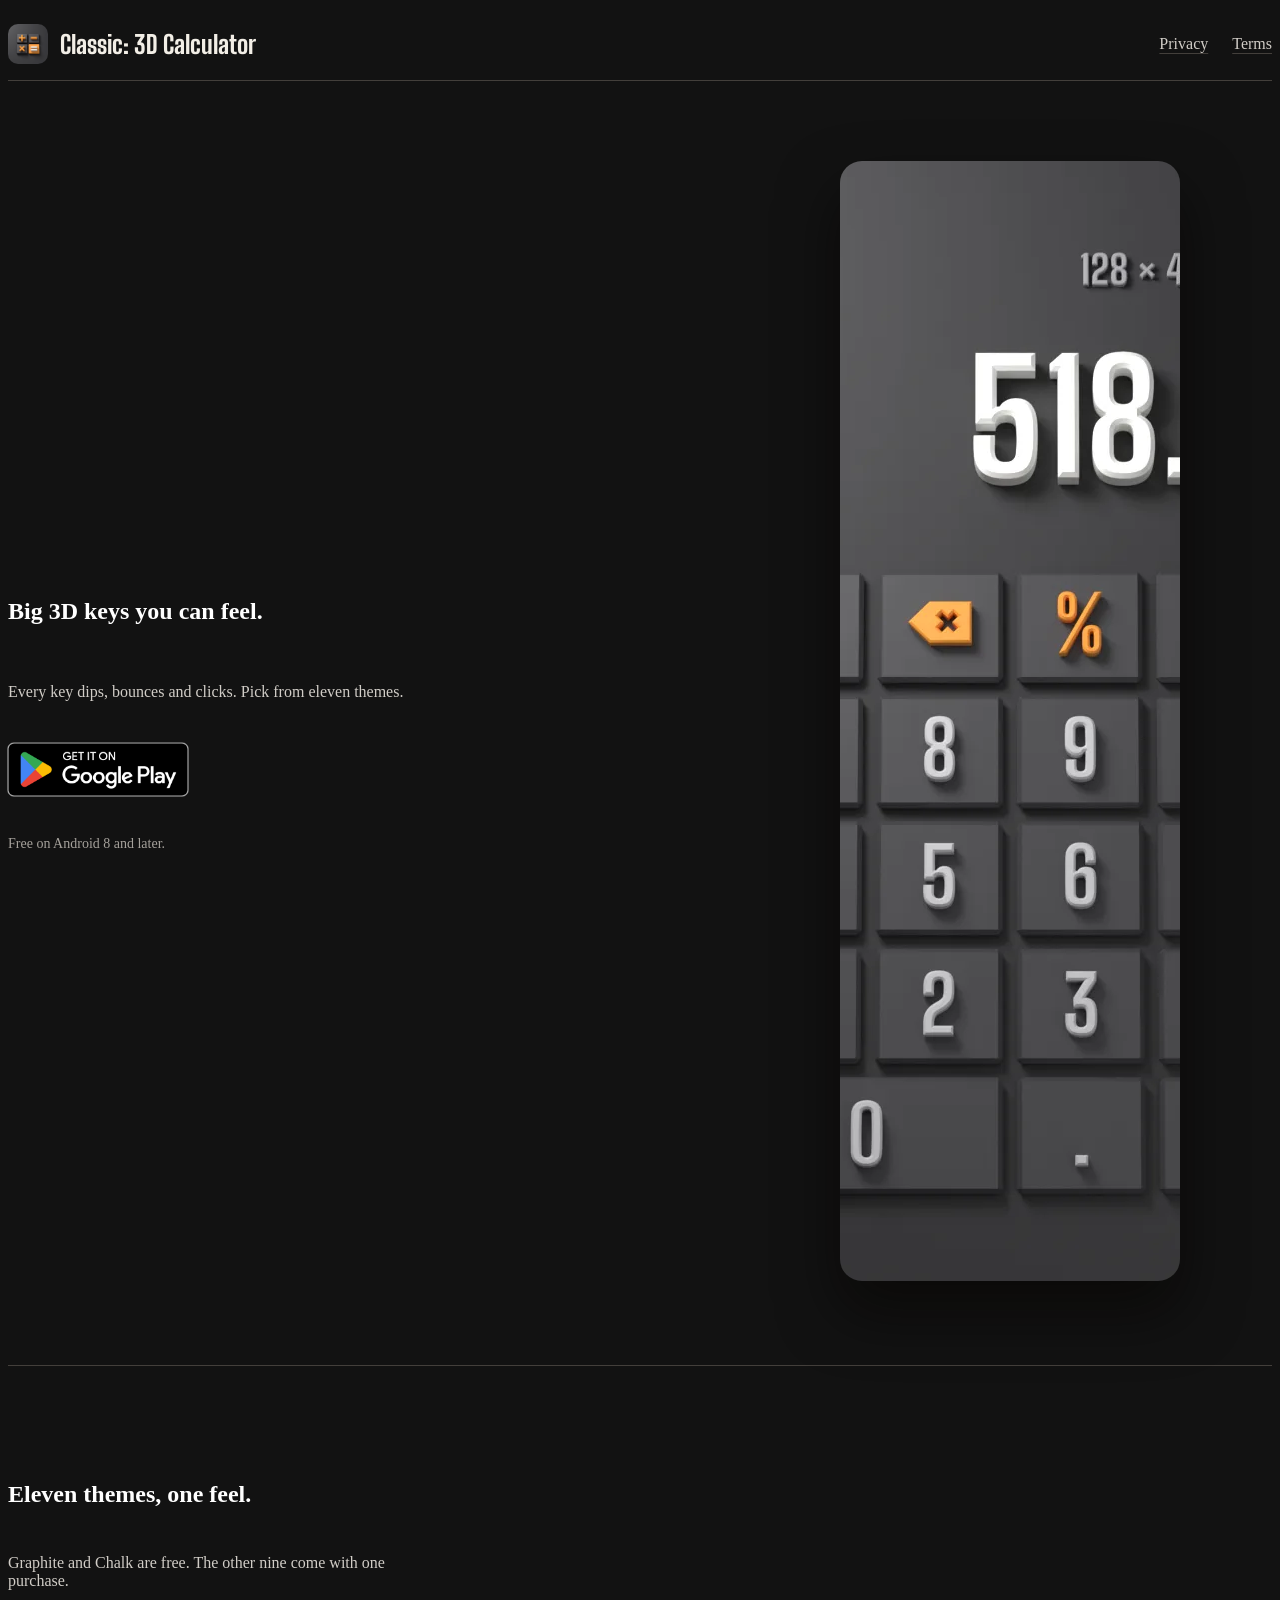
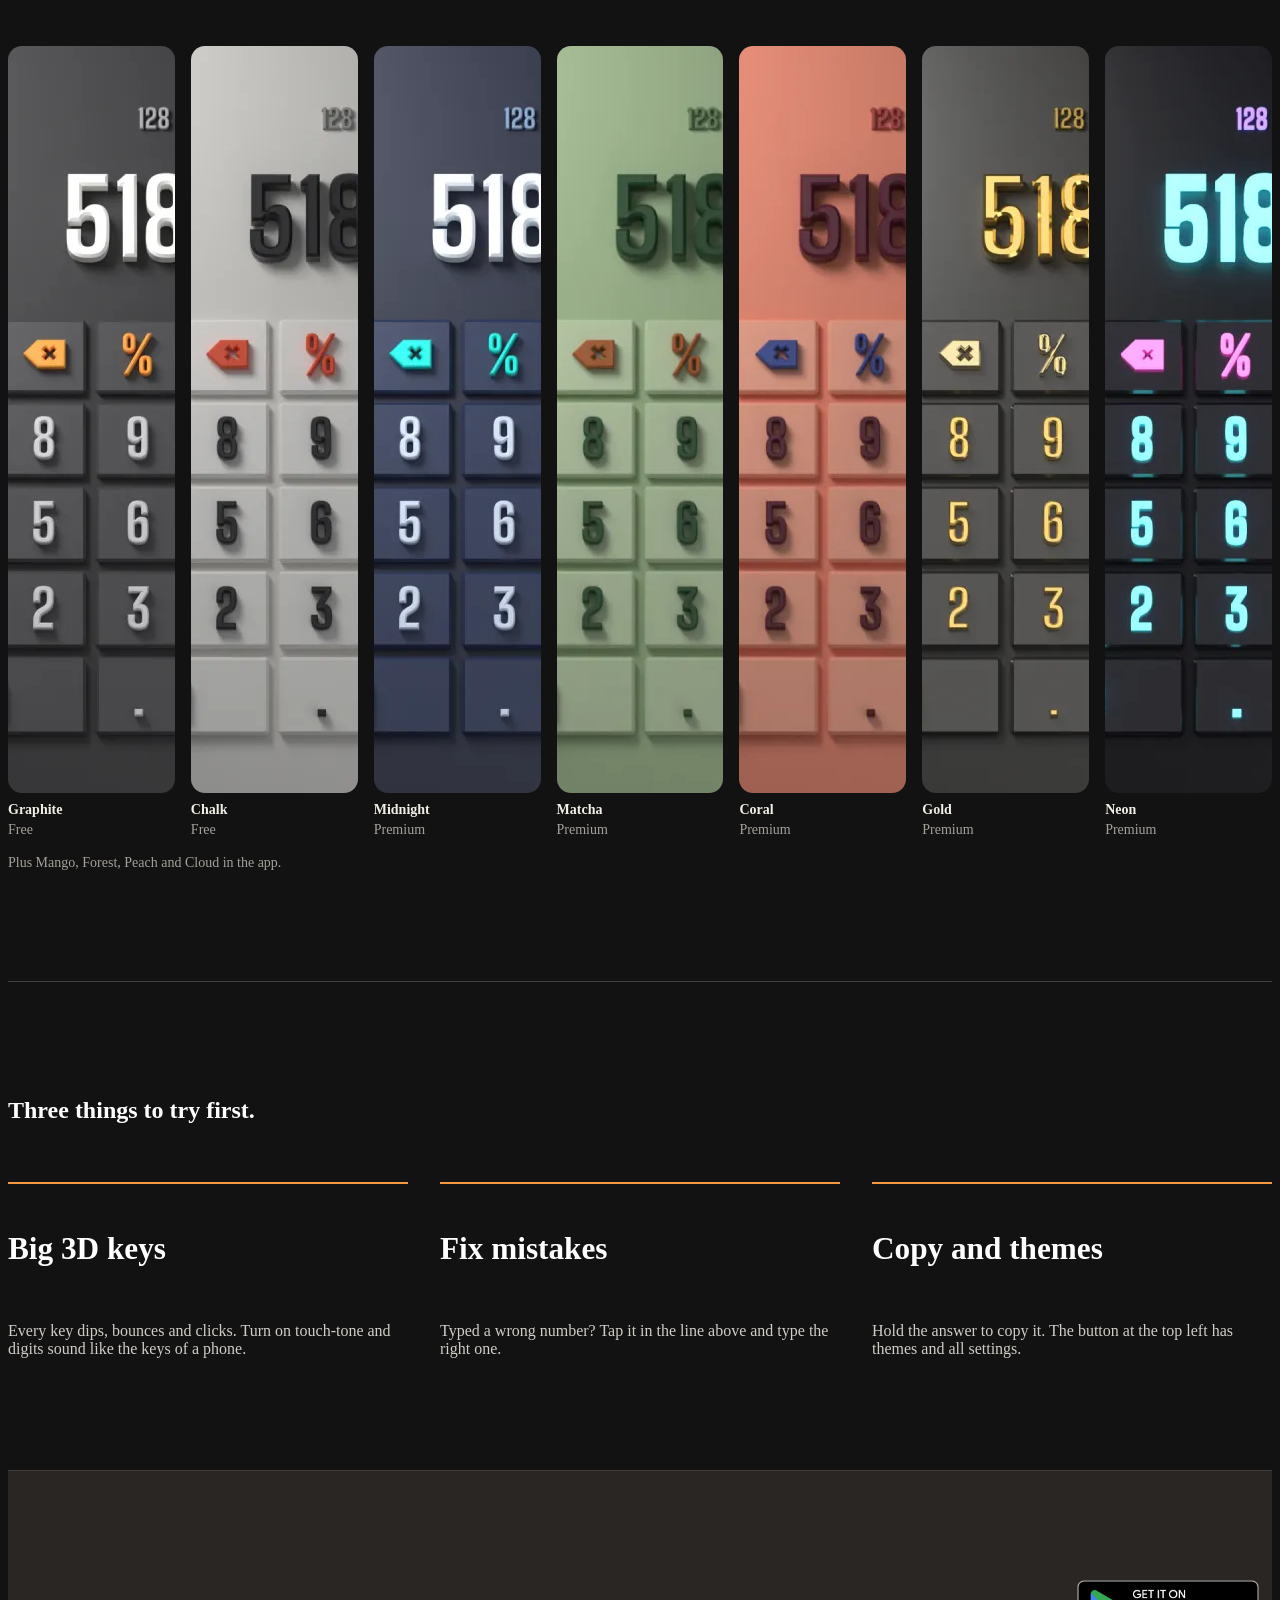
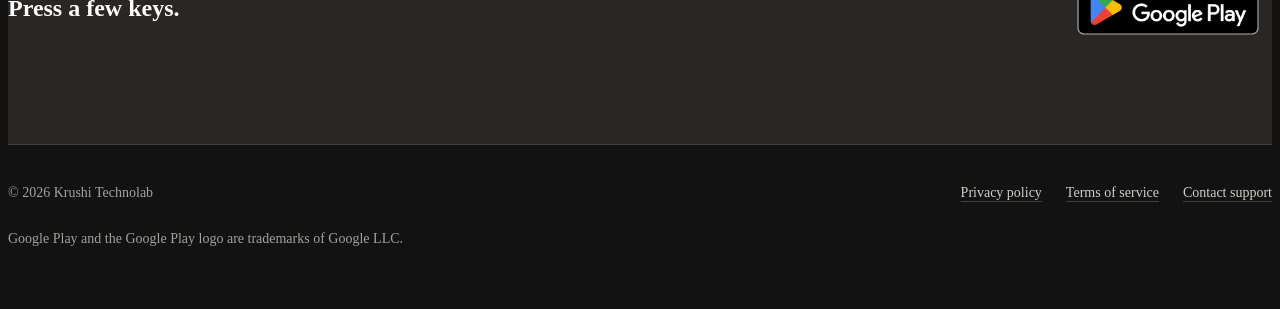
==== index.html @ 5ec7d86b "Webpage created" ====
<!doctype html>
<html lang="en">
<head>
  <meta charset="utf-8">
  <meta name="viewport" content="width=device-width, initial-scale=1">
  <title>Classic: 3D Calculator</title>
  <meta name="description" content="A calculator for Android with big 3D keys that dip, bounce and click. Eleven themes, touch-tone sounds and haptics.">
  <meta name="theme-color" content="#2b2a28">
  <meta property="og:type" content="website">
  <meta property="og:title" content="Classic: 3D Calculator">
  <meta property="og:description" content="Big 3D keys you can feel. Eleven themes for Android.">
  <meta property="og:image" content="assets/icon-512.png">
  <link rel="icon" type="image/png" href="assets/icon-192.png">
  <link rel="apple-touch-icon" href="assets/icon-512.png">
  <link rel="preload" href="fonts/BigShouldersDisplay-ExtraBold.ttf" as="font" type="font/ttf" crossorigin>
  <link rel="stylesheet" href="css/site.css">
</head>
<body>
  <header class="site-nav">
    <nav class="container" aria-label="Main">
      <a class="brand" href="./">
        <img src="assets/icon-192.png" alt="" width="40" height="40">
        <span>Classic: 3D Calculator</span>
      </a>
      <ul class="nav-links">
        <li><a class="text-link" href="privacy.html">Privacy</a></li>
        <li><a class="text-link" href="terms.html">Terms</a></li>
      </ul>
    </nav>
  </header>

  <main>
    <section class="hero" aria-labelledby="hero-title">
      <div class="container">
        <div class="hero-copy">
          <h1 id="hero-title">Big 3D keys you can feel.</h1>
          <p class="lead">Every key dips, bounces and clicks. Pick from eleven themes.</p>
          <a class="play-badge badge-trim" href="https://play.google.com/store/apps/details?id=com.classic3dcalculator.app">
            <img src="assets/google-play-badge.png" alt="Get it on Google Play" width="646" height="250">
          </a>
          <p class="fine">Free on Android 8 and later.</p>
        </div>
        <figure class="hero-shot">
          <img src="assets/hero-graphite.webp" width="630" height="1120" alt="The calculator in the Graphite theme, showing 128 × 4 + 6.5 with the answer 518.5 in large 3D numbers above a grid of raised keys.">
        </figure>
      </div>
    </section>

    <section class="section" aria-labelledby="themes-title">
      <div class="container">
        <div class="section-head">
          <h2 id="themes-title">Eleven themes, one feel.</h2>
          <p>Graphite and Chalk are free. The other nine come with one purchase.</p>
        </div>
        <ul class="rail">
          <li><img src="assets/themes/graphite.webp" width="420" height="747" loading="lazy" alt="Graphite theme: warm grey keys with orange symbols."><span class="name"><strong>Graphite</strong><span class="tier">Free</span></span></li>
          <li><img src="assets/themes/chalk.webp" width="420" height="747" loading="lazy" alt="Chalk theme: light cream keys with dark numbers."><span class="name"><strong>Chalk</strong><span class="tier">Free</span></span></li>
          <li><img src="assets/themes/midnight.webp" width="420" height="747" loading="lazy" alt="Midnight theme: deep navy keys with teal symbols."><span class="name"><strong>Midnight</strong><span class="tier">Premium</span></span></li>
          <li><img src="assets/themes/matcha.webp" width="420" height="747" loading="lazy" alt="Matcha theme: soft green keys and dark green numbers."><span class="name"><strong>Matcha</strong><span class="tier">Premium</span></span></li>
          <li><img src="assets/themes/coral.webp" width="420" height="747" loading="lazy" alt="Coral theme: coral keys with deep red numbers."><span class="name"><strong>Coral</strong><span class="tier">Premium</span></span></li>
          <li><img src="assets/themes/gold.webp" width="420" height="747" loading="lazy" alt="Gold theme: dark keys with glowing gold numbers."><span class="name"><strong>Gold</strong><span class="tier">Premium</span></span></li>
          <li><img src="assets/themes/neon.webp" width="420" height="747" loading="lazy" alt="Neon theme: dark keys with glowing cyan digits and pink symbols."><span class="name"><strong>Neon</strong><span class="tier">Premium</span></span></li>
        </ul>
        <p class="rail-note">Plus Mango, Forest, Peach and Cloud in the app.</p>
      </div>
    </section>

    <section class="section" aria-labelledby="try-title">
      <div class="container">
        <div class="section-head">
          <h2 id="try-title">Three things to try first.</h2>
        </div>
        <ul class="moments">
          <li>
            <h3>Big 3D keys</h3>
            <p>Every key dips, bounces and clicks. Turn on touch-tone and digits sound like the keys of a phone.</p>
          </li>
          <li>
            <h3>Fix mistakes</h3>
            <p>Typed a wrong number? Tap it in the line above and type the right one.</p>
          </li>
          <li>
            <h3>Copy and themes</h3>
            <p>Hold the answer to copy it. The button at the top left has themes and all settings.</p>
          </li>
        </ul>
      </div>
    </section>

    <section class="section closing" aria-labelledby="get-title">
      <div class="container">
        <h2 id="get-title">Press a few keys.</h2>
        <a class="play-badge" href="https://play.google.com/store/apps/details?id=com.classic3dcalculator.app">
          <img src="assets/google-play-badge.png" alt="Get it on Google Play" width="646" height="250" loading="lazy">
        </a>
      </div>
    </section>
  </main>

  <footer class="site-footer">
    <div class="container">
      <div class="footer-row">
        <span>© 2026 Krushi Technolab</span>
        <ul class="footer-links">
          <li><a class="text-link" href="privacy.html">Privacy policy</a></li>
          <li><a class="text-link" href="terms.html">Terms of service</a></li>
          <li><a class="text-link" href="mailto:krushigolakiya0813@gmail.com?subject=3D%20Calculator%20support">Contact support</a></li>
        </ul>
      </div>
      <p>Google Play and the Google Play logo are trademarks of Google LLC.</p>
    </div>
  </footer>
</body>
</html>
---- css/site.css ----
/* Hallmark · shape: Stage (app page) + Long Document (policies) · genre: editorial · theme: brand
 * paper: oklch(23% 0.006 70) · accent: oklch(76% 0.15 60) · display: Big Shoulders Display 800 · body: system sans · hero: Stage, words left, the Graphite render right · nav: edge-aligned, icon + wordmark, two links · footer: one row, wordmark over the links · signature: the 3D calculator render, large, in the hero
 * axes: dark/display-condensed/warm · posture: restrained · contrast: pass · fold: pass · v2.0.0 */
/* Hallmark · pre-emit critique: P2 H2 E2 S2 R2 V2 · weakest: R, the theme rail is the only picture section; kept to the real renders, no filler */
/* waive 47b: palette and display face are the app's own (icon graphite, key orange, the in-app Big Shoulders font), kept over a dealt theme */
@import url("./tokens.css");
@import url("./base.css");

@font-face {
  font-family: "Big Shoulders Display";
  src: url("../fonts/BigShouldersDisplay-ExtraBold.ttf") format("truetype");
  font-weight: 800;
  font-style: normal;
  font-display: swap;
}

h1 { line-height: 0.95; }
h2 { line-height: 1; }

/* Nav */
.site-nav { border-bottom: var(--rule-hair) solid var(--color-rule); }
.site-nav .container { display: flex; align-items: center; justify-content: space-between; gap: var(--space-md); min-height: 72px; }
.brand { display: inline-flex; align-items: center; gap: var(--space-sm); text-decoration: none; color: var(--color-ink); border-radius: var(--radius-control); }
.brand img { width: 40px; height: 40px; border-radius: 10px; }
.brand span { font-family: var(--font-display); font-weight: var(--display-weight); font-size: var(--text-xl); line-height: 1; }
.nav-links { display: flex; gap: var(--space-lg); margin: 0; padding: 0; list-style: none; }

/* Links: shared states */
.text-link { color: var(--color-ink-2); text-decoration: underline; text-decoration-color: var(--color-rule); text-underline-offset: 0.25em; border-radius: 4px; transition: color var(--dur-micro) var(--ease-out), text-decoration-color var(--dur-micro) var(--ease-out); }
.text-link:hover { color: var(--color-ink); text-decoration-color: var(--color-accent); }
.text-link:active { color: var(--color-accent); }
.text-link[aria-current="page"] { color: var(--color-ink); text-decoration-color: var(--color-accent); }

/* Play badge (official artwork; its own transparent margin is trimmed off the left edge) */
.play-badge { display: inline-block; border-radius: var(--radius-control); line-height: 0; transition: transform var(--dur-micro) var(--ease-out), opacity var(--dur-micro) var(--ease-out); }
.play-badge img { width: 208px; height: auto; }
.play-badge:hover { transform: translateY(-2px); }
.play-badge:active { transform: translateY(0); opacity: 0.85; }
.badge-trim { margin-inline-start: -14px; margin-block: calc(-1 * var(--space-sm)); }

/* Hero */
.hero .container { display: grid; grid-template-columns: minmax(0, 1.15fr) minmax(0, 0.85fr); gap: var(--gap-columns); align-items: center; padding-block: var(--space-2xl); }
.hero-copy { display: grid; gap: var(--space-lg); justify-items: start; }
.hero-copy .lead { color: var(--color-ink-2); }
.hero-copy .fine { color: var(--color-muted); font-size: var(--text-sm); }
.hero-shot { justify-self: center; width: min(100%, 340px); }
.hero-shot img { width: 100%; aspect-ratio: 9 / 16; object-fit: cover; border-radius: var(--radius-card); box-shadow: var(--shadow-card); }

/* Sections */
.section { padding-block: var(--section-gap-s); border-top: var(--rule-hair) solid var(--color-rule); }
.section-head { display: grid; gap: var(--space-sm); margin-bottom: var(--space-xl); }
.section-head p { color: var(--color-ink-2); max-width: 52ch; }

/* Theme rail */
.rail { display: grid; grid-template-columns: repeat(7, minmax(0, 1fr)); gap: var(--space-md); margin: 0; padding: 0; list-style: none; }
.rail li { display: grid; gap: var(--space-xs); align-content: start; }
.rail img { width: 100%; aspect-ratio: 9 / 16; object-fit: cover; border-radius: 14px; }
.rail .name { display: grid; gap: var(--space-3xs); font-size: var(--text-sm); line-height: 1.3; }
.rail .name strong { color: var(--color-ink); font-weight: 600; }
.rail .tier { color: var(--color-muted); }
.rail-note { margin-top: var(--space-md); color: var(--color-muted); font-size: var(--text-sm); }

/* Moments, from the app's own onboarding */
.moments { display: grid; grid-template-columns: repeat(3, minmax(0, 1fr)); gap: var(--gap-columns); margin: 0; padding: 0; list-style: none; }
.moments li { display: grid; gap: var(--space-xs); align-content: start; padding-top: var(--space-md); border-top: 2px solid var(--color-accent); }
.moments h3 { font-size: var(--text-2xl); }
.moments p { color: var(--color-ink-2); }

/* Closing band */
.closing { background: var(--color-paper-2); }
.closing .container { display: flex; flex-wrap: wrap; align-items: center; justify-content: space-between; gap: var(--space-lg); }

/* Footer */
.site-footer { border-top: var(--rule-hair) solid var(--color-rule); padding-block: var(--space-xl); font-size: var(--text-sm); color: var(--color-muted); }
.site-footer .container { display: grid; gap: var(--space-md); }
.footer-row { display: flex; flex-wrap: wrap; justify-content: space-between; gap: var(--space-md); align-items: center; }
.footer-links { display: flex; flex-wrap: wrap; gap: var(--space-lg); margin: 0; padding: 0; list-style: none; }

/* Policy pages */
.doc { padding-block: var(--space-2xl) var(--section-gap-s); }
.doc .container { max-width: calc(68ch + 2 * var(--gutter)); }
.doc h1 { font-size: var(--text-display-s); max-width: none; }
.doc .meta { margin-top: var(--space-sm); color: var(--color-muted); }
.doc .summary { margin-top: var(--space-xl); padding: var(--space-lg); background: var(--color-paper-2); border-radius: var(--radius-control); border: var(--rule-hair) solid var(--color-rule); color: var(--color-ink); }
.doc h2 { margin-top: var(--space-2xl); margin-bottom: var(--space-sm); font-size: var(--text-2xl); max-width: none; }
.doc h3 { margin-top: var(--space-lg); margin-bottom: var(--space-2xs); font-family: var(--font-body); font-size: var(--text-md); font-weight: 600; letter-spacing: 0; }
.doc p, .doc li { color: var(--color-ink-2); }
.doc p + p, .doc ul + p { margin-top: var(--space-sm); }
.doc ul { margin: var(--space-sm) 0 0; padding-left: 1.25em; display: grid; gap: var(--space-xs); }
.doc a { color: var(--color-ink); text-decoration-color: var(--color-accent); transition: color var(--dur-micro) var(--ease-out); }
.doc a:hover { color: var(--color-accent); }
.doc strong { color: var(--color-ink); font-weight: 600; }

@media (max-width: 60rem) {
  .hero .container { grid-template-columns: minmax(0, 1fr); padding-block: var(--space-xl) var(--space-2xl); }
  .hero-shot { width: min(100%, 280px); }
  .moments { grid-template-columns: minmax(0, 1fr); }
  .rail { grid-template-columns: none; grid-auto-flow: column; grid-auto-columns: 26%; overflow-x: auto; scroll-snap-type: x mandatory; padding-bottom: var(--space-sm); scrollbar-width: thin; }
  .rail li { scroll-snap-align: start; }
}
@media (max-width: 40rem) {
  .brand span { font-size: var(--text-lg); }
  .nav-links { gap: var(--space-md); font-size: var(--text-sm); }
  .rail { grid-auto-columns: 42%; }
  .closing .play-badge { margin-inline-start: -14px; }
}
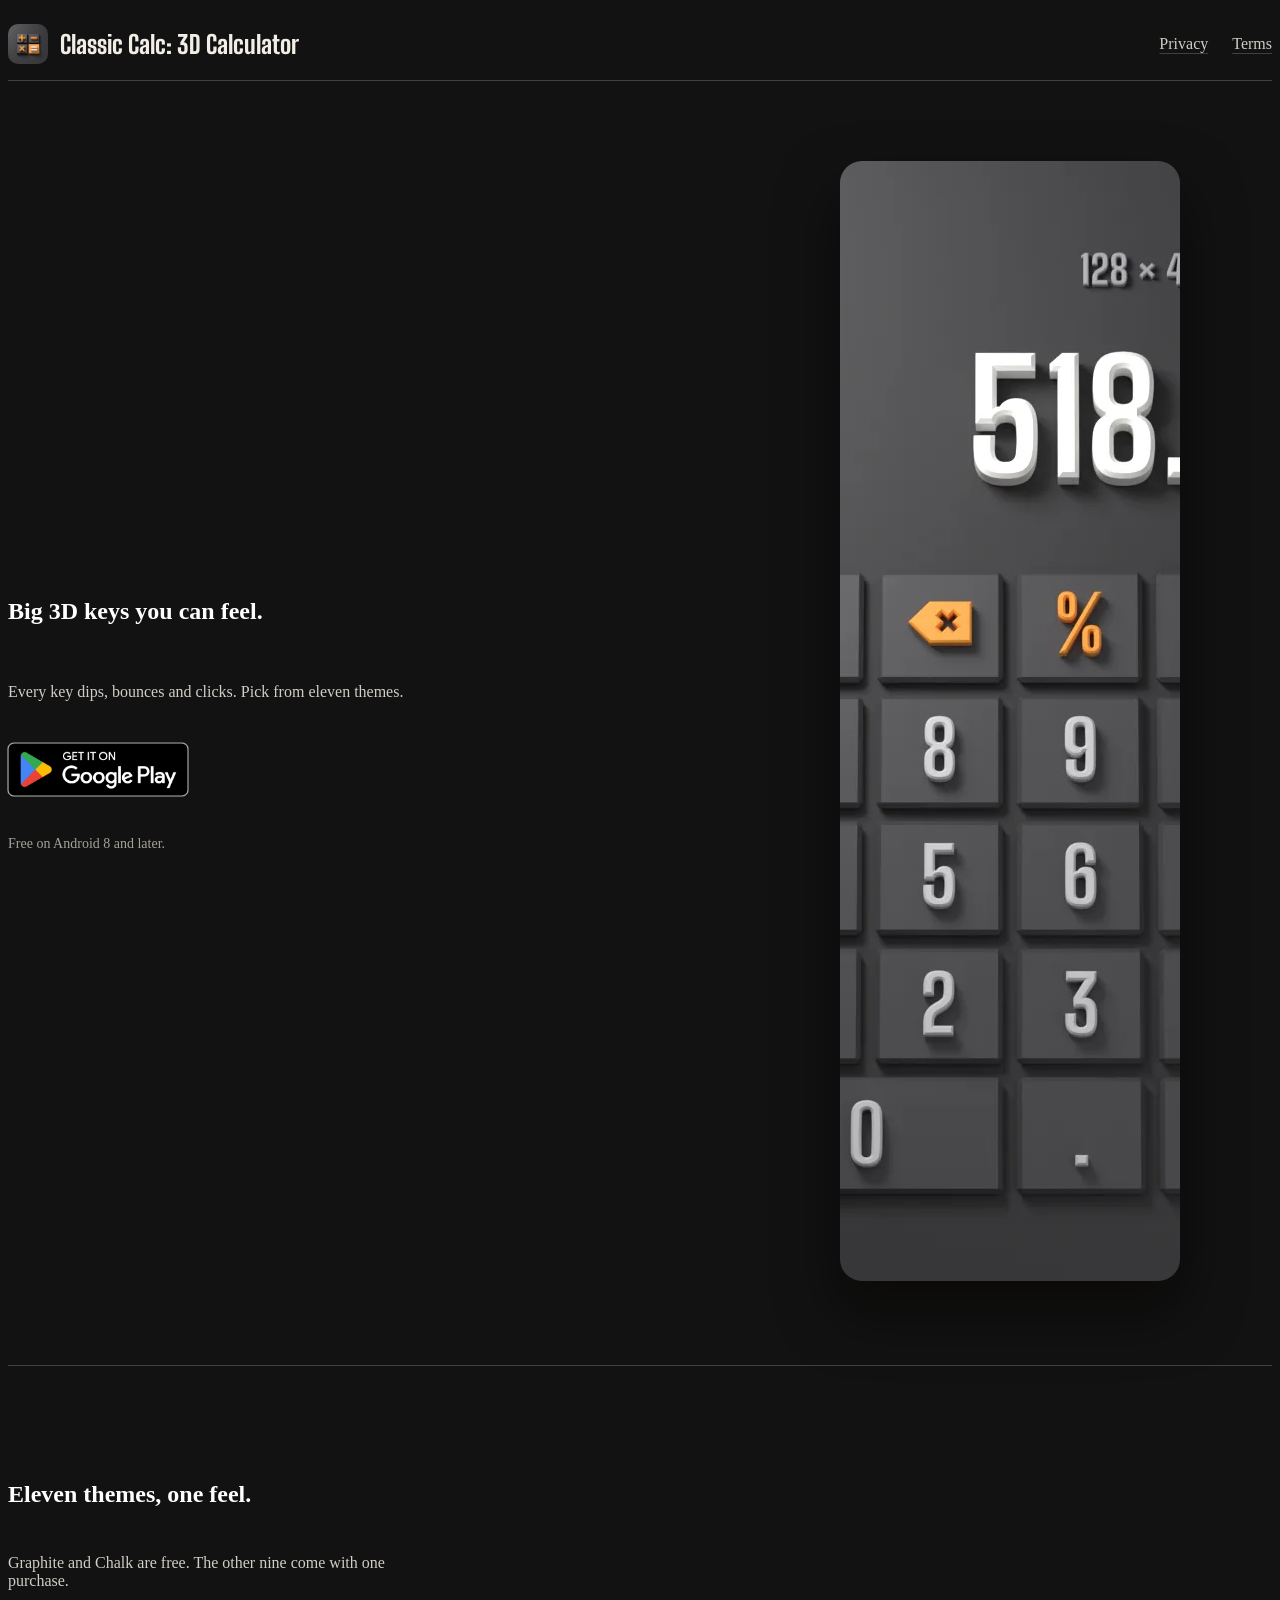
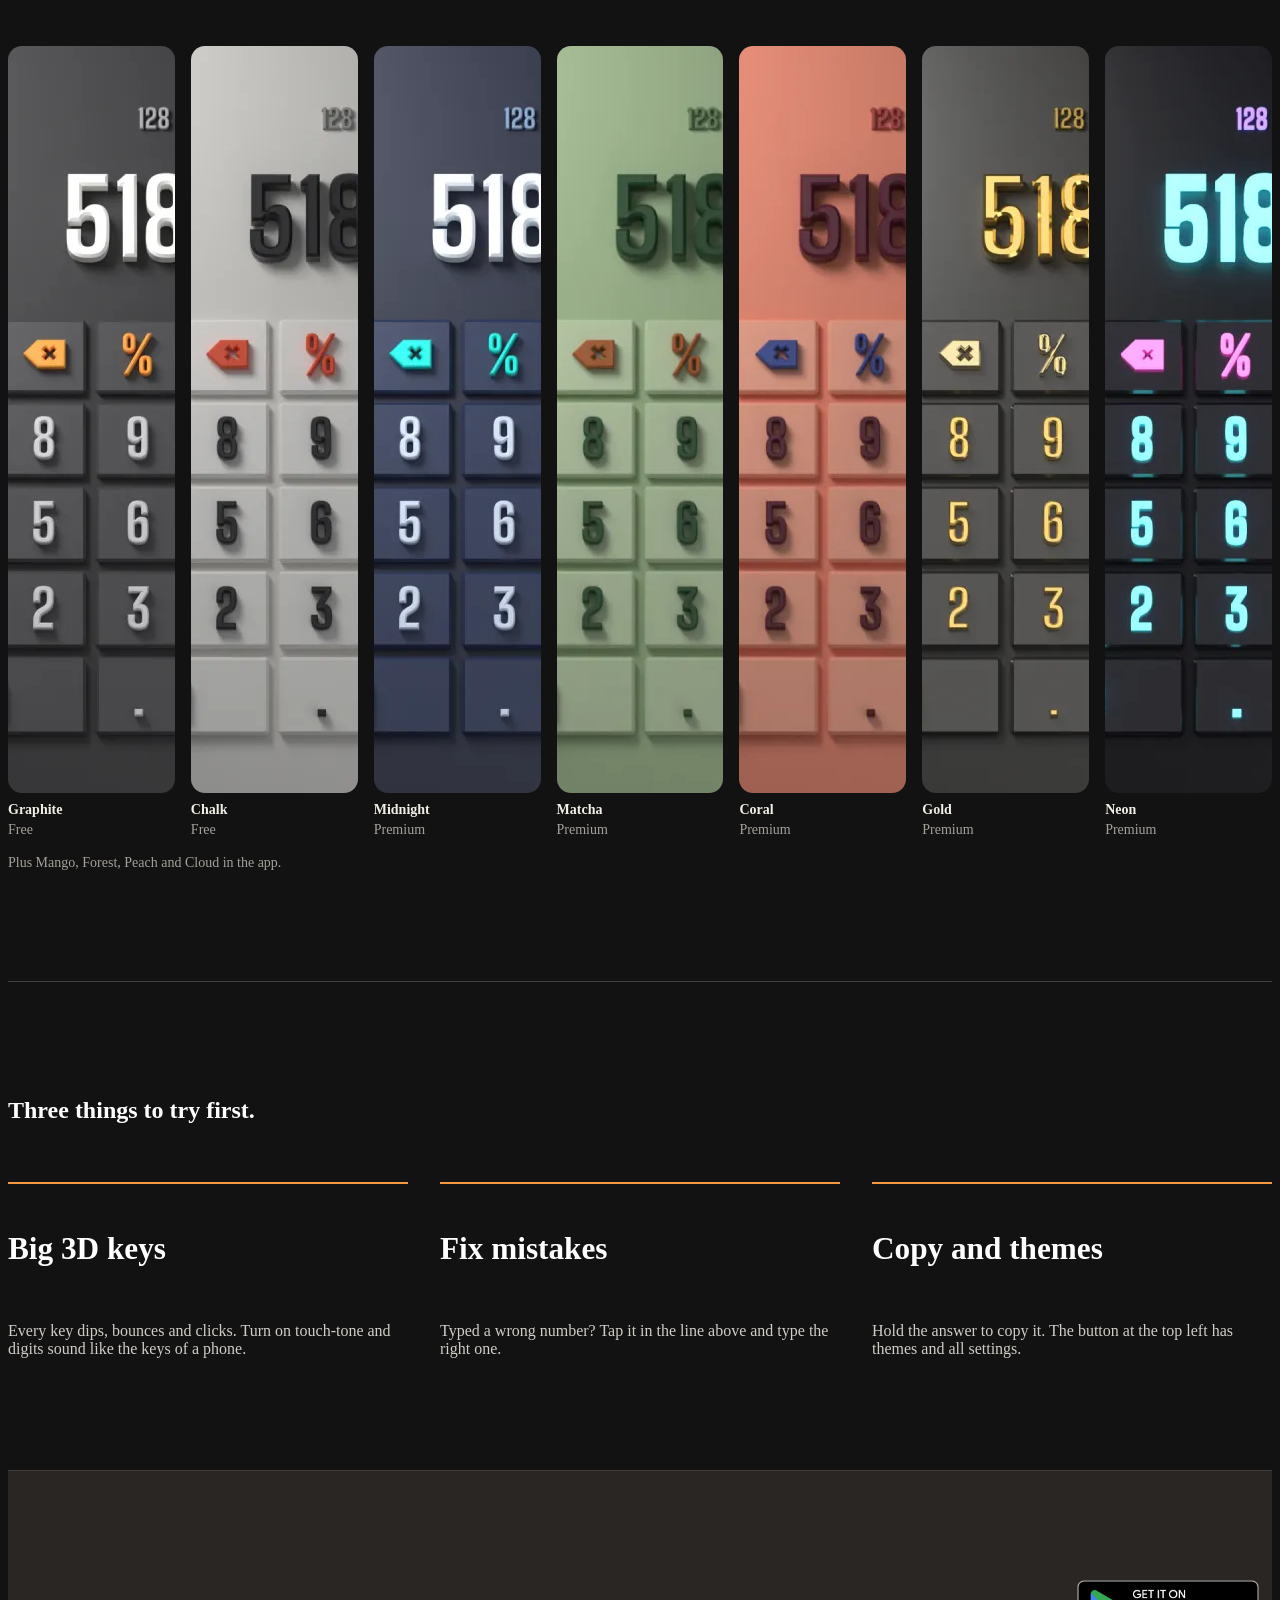
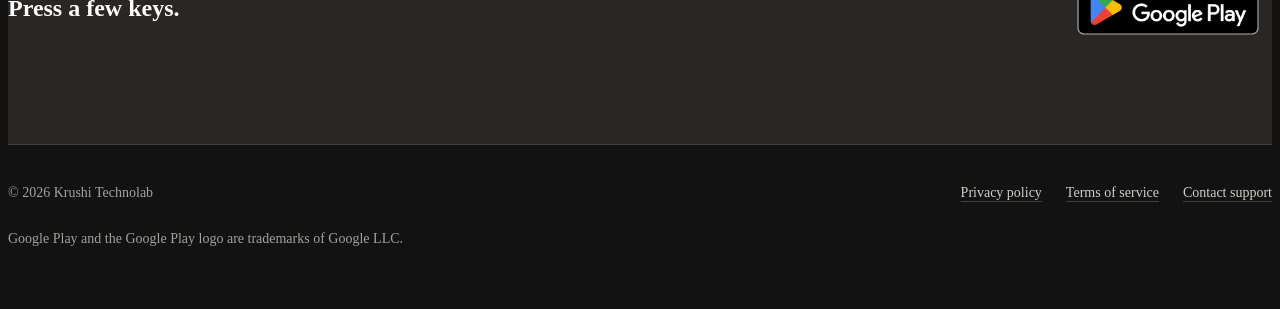
==== commit d4de9712: "Update title and header text to 'Classic Calc'" ====
--- a/index.html
+++ b/index.html
@@ -3,11 +3,11 @@
 <head>
   <meta charset="utf-8">
   <meta name="viewport" content="width=device-width, initial-scale=1">
-  <title>Classic: 3D Calculator</title>
+  <title>Classic Calc: 3D Calculator</title>
   <meta name="description" content="A calculator for Android with big 3D keys that dip, bounce and click. Eleven themes, touch-tone sounds and haptics.">
   <meta name="theme-color" content="#2b2a28">
   <meta property="og:type" content="website">
-  <meta property="og:title" content="Classic: 3D Calculator">
+  <meta property="og:title" content="Classic Calc: 3D Calculator">
   <meta property="og:description" content="Big 3D keys you can feel. Eleven themes for Android.">
   <meta property="og:image" content="assets/icon-512.png">
   <link rel="icon" type="image/png" href="assets/icon-192.png">
@@ -20,7 +20,7 @@
     <nav class="container" aria-label="Main">
       <a class="brand" href="./">
         <img src="assets/icon-192.png" alt="" width="40" height="40">
-        <span>Classic: 3D Calculator</span>
+        <span>Classic Calc: 3D Calculator</span>
       </a>
       <ul class="nav-links">
         <li><a class="text-link" href="privacy.html">Privacy</a></li>
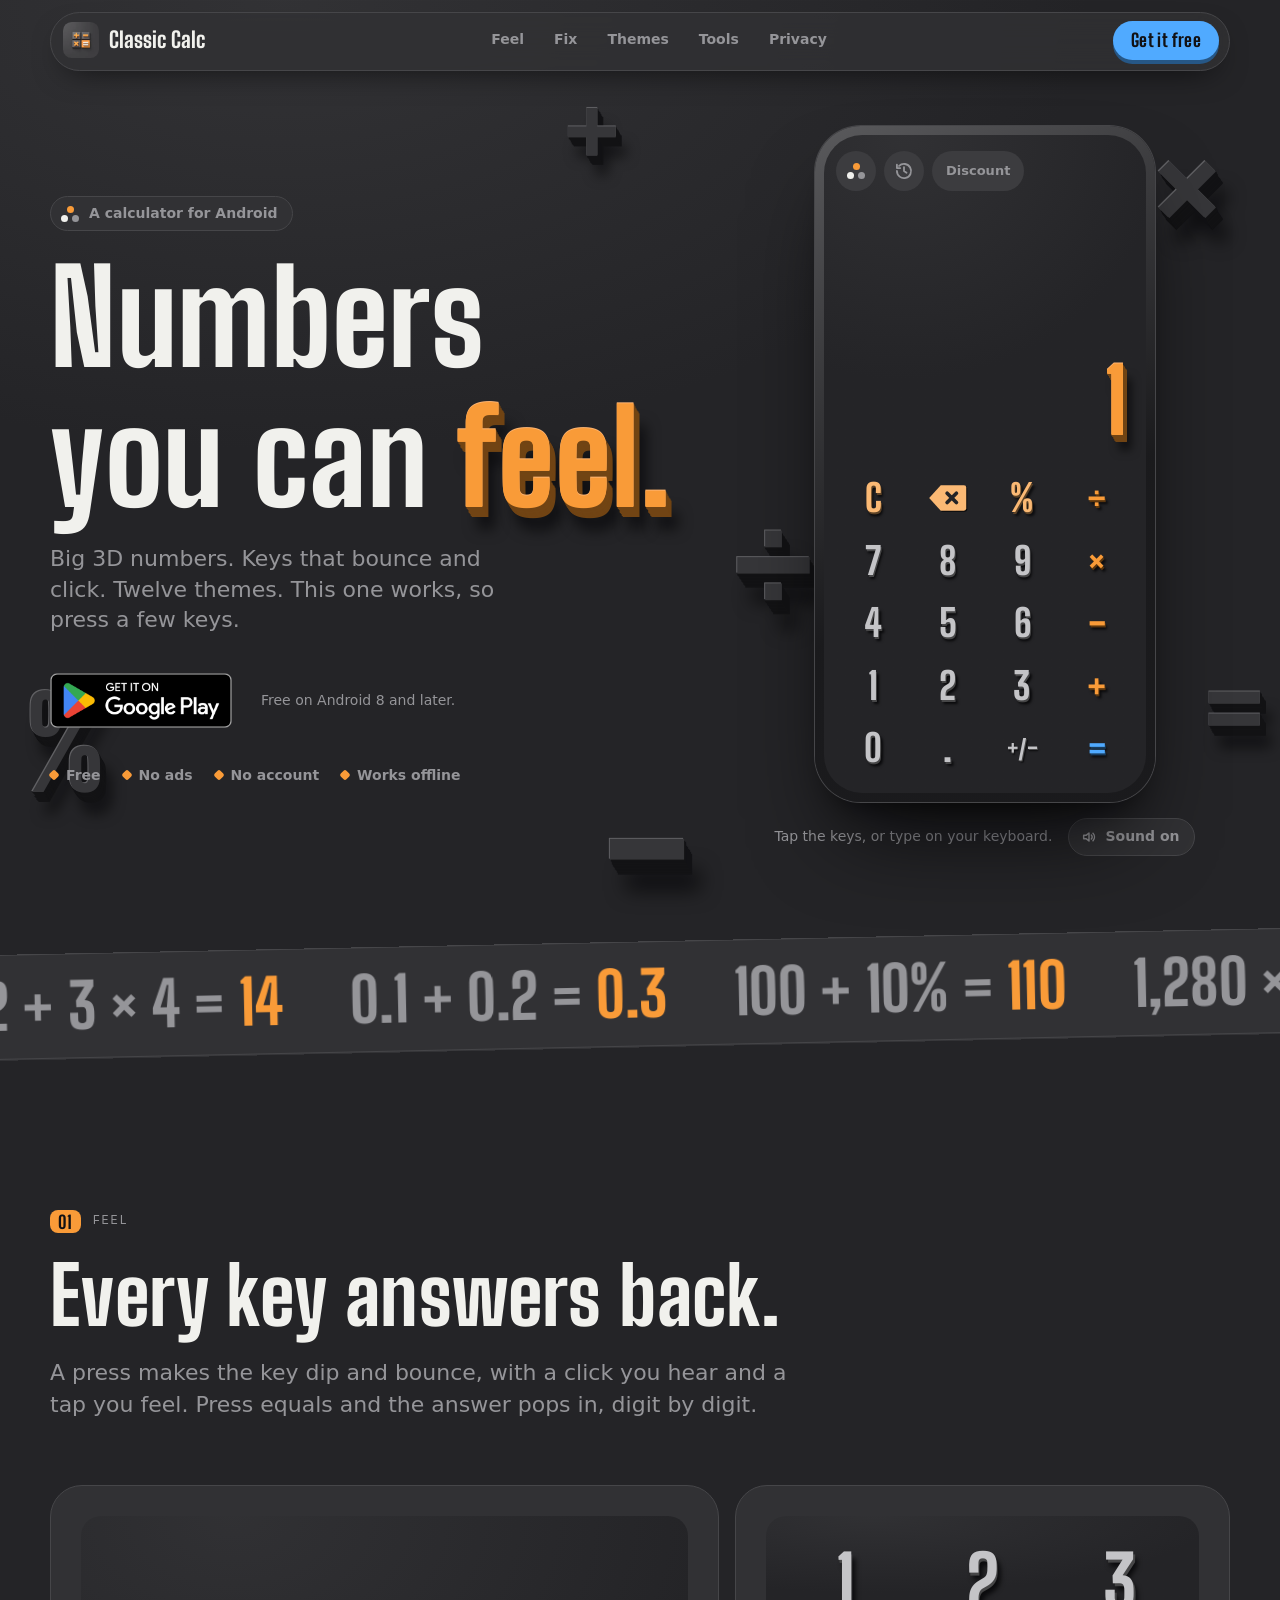
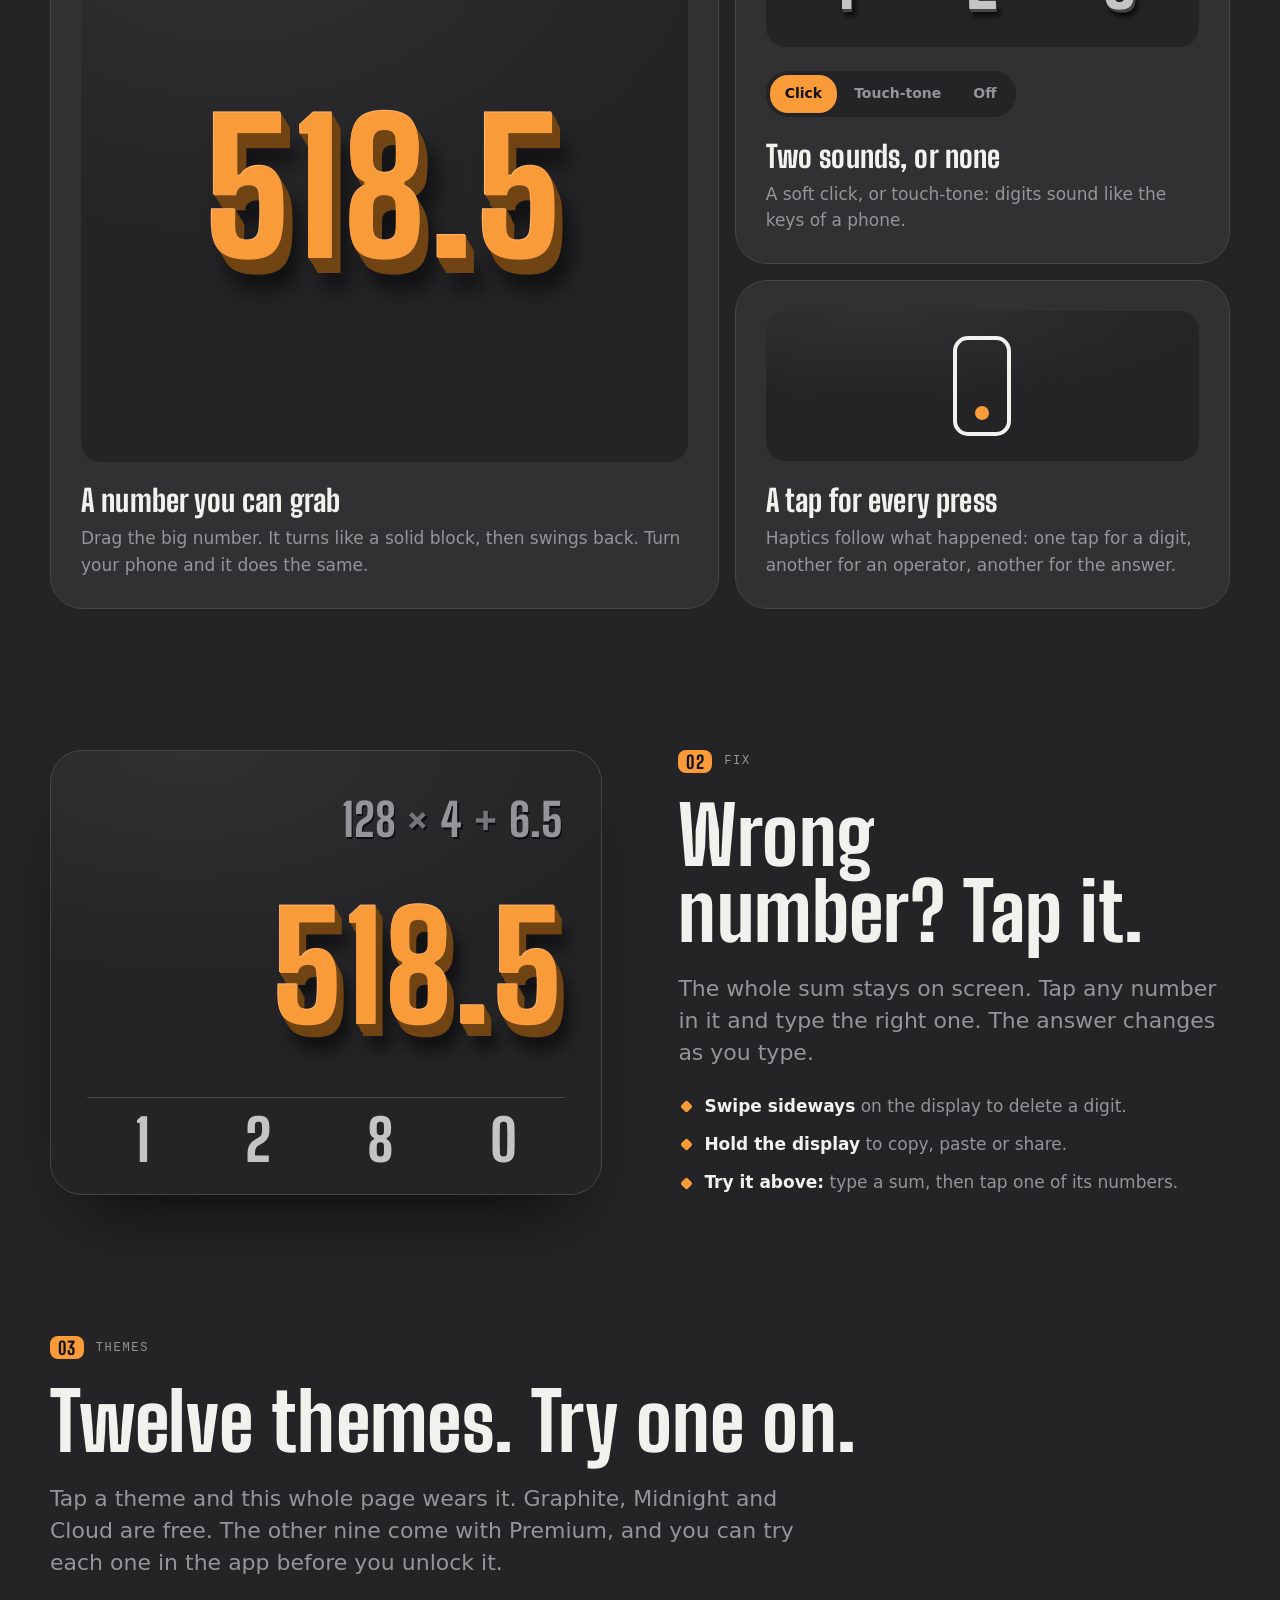
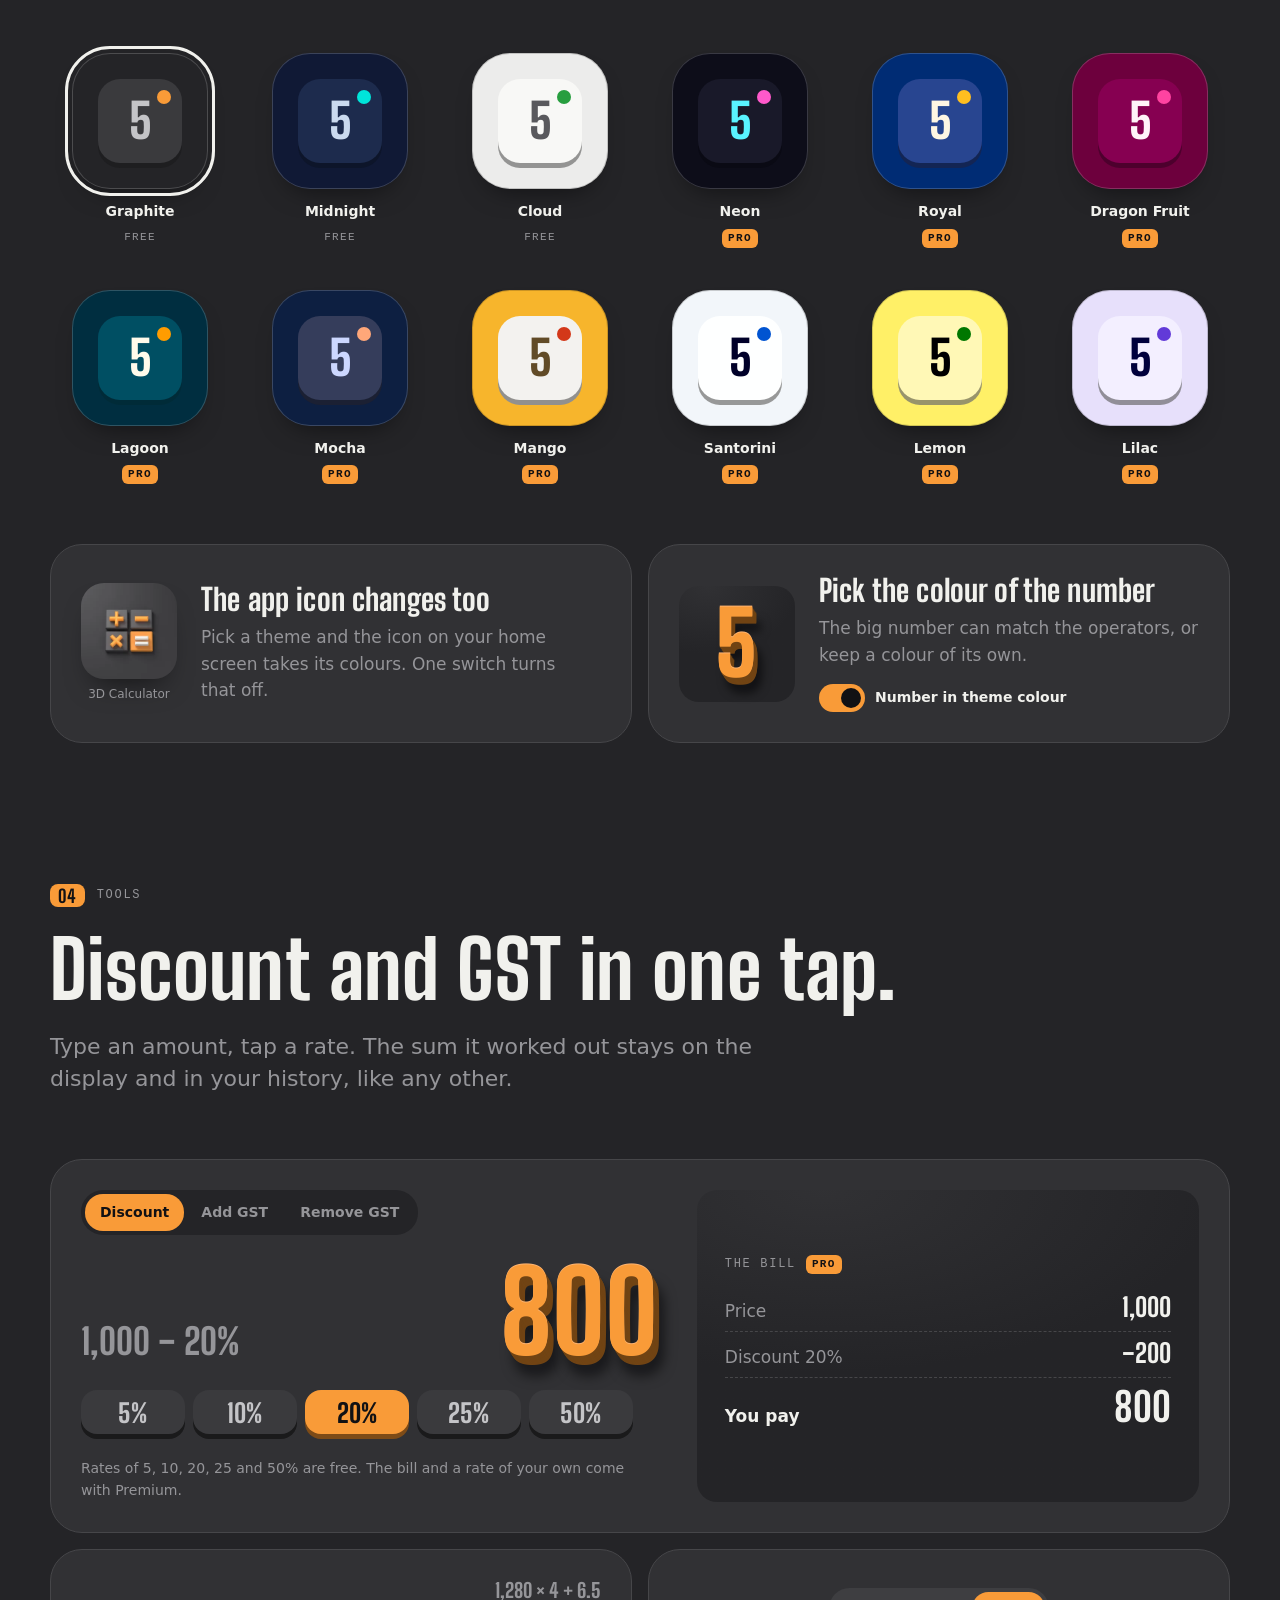
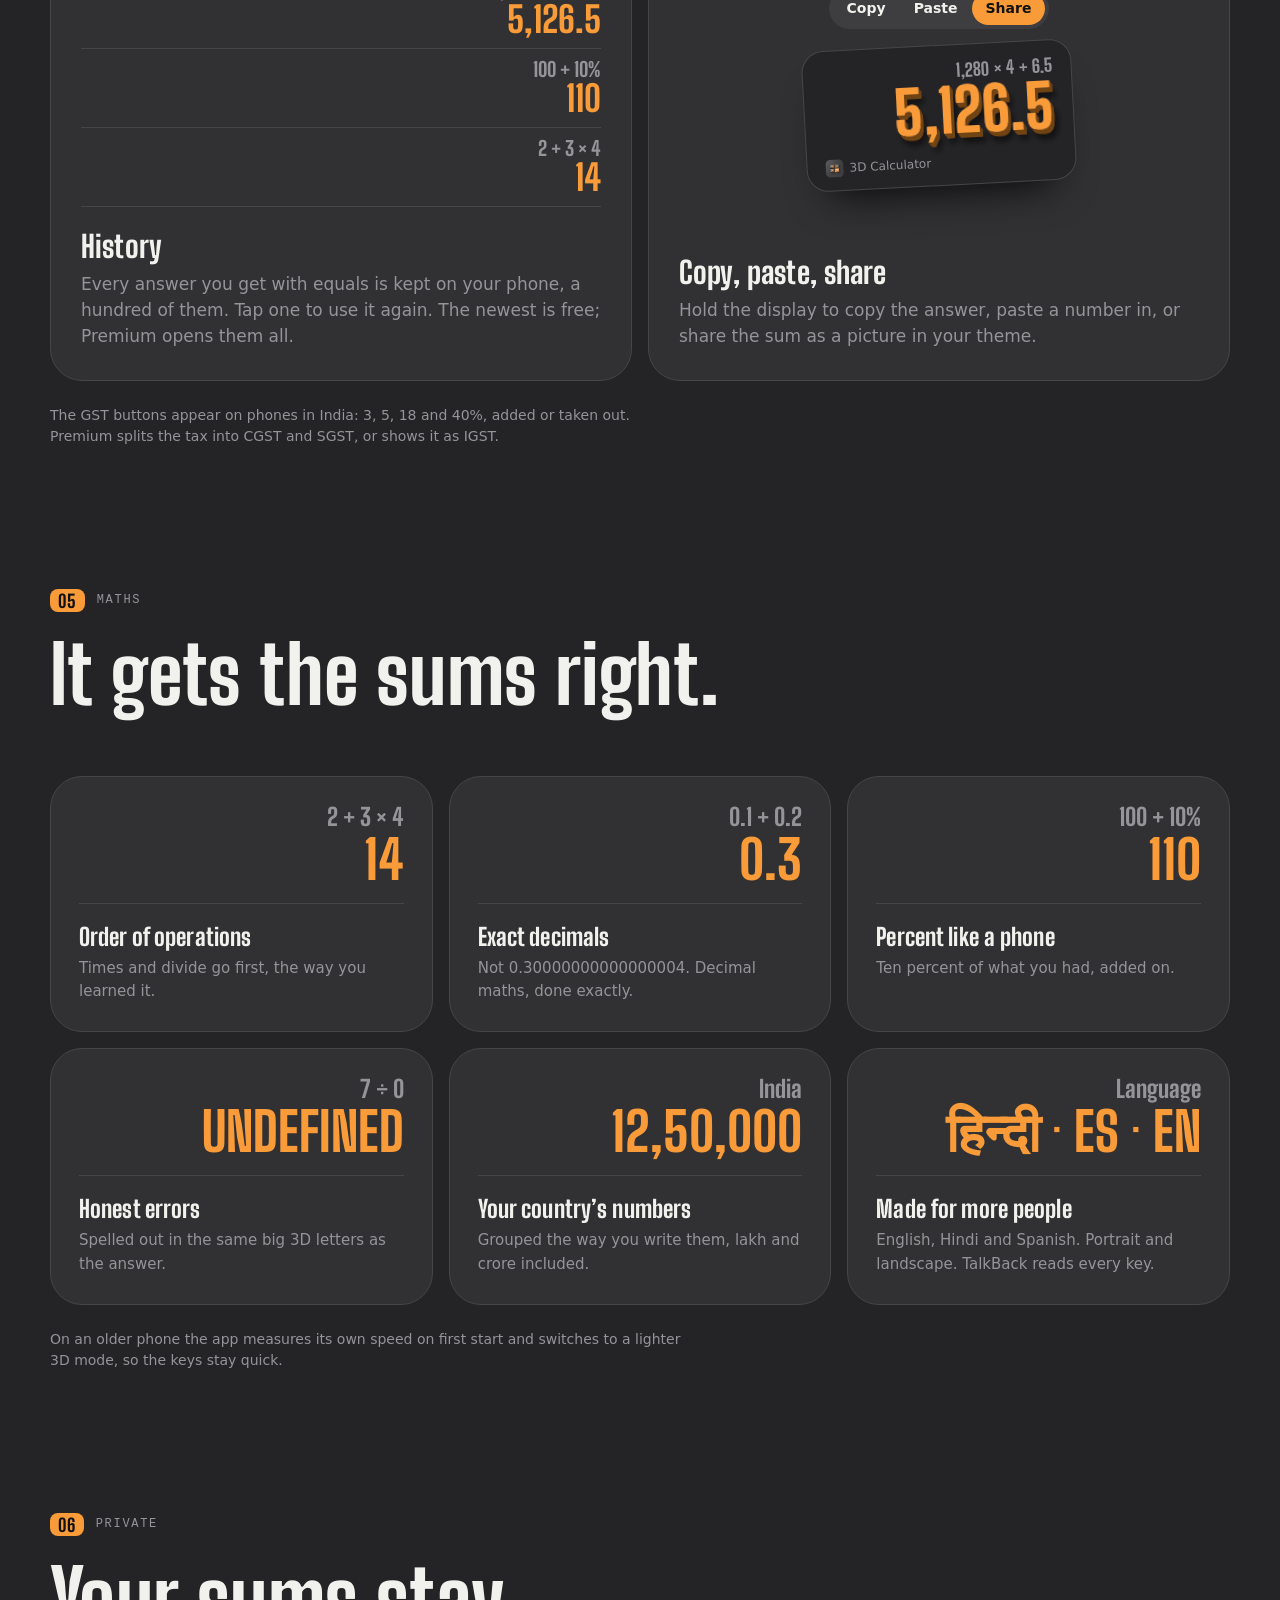
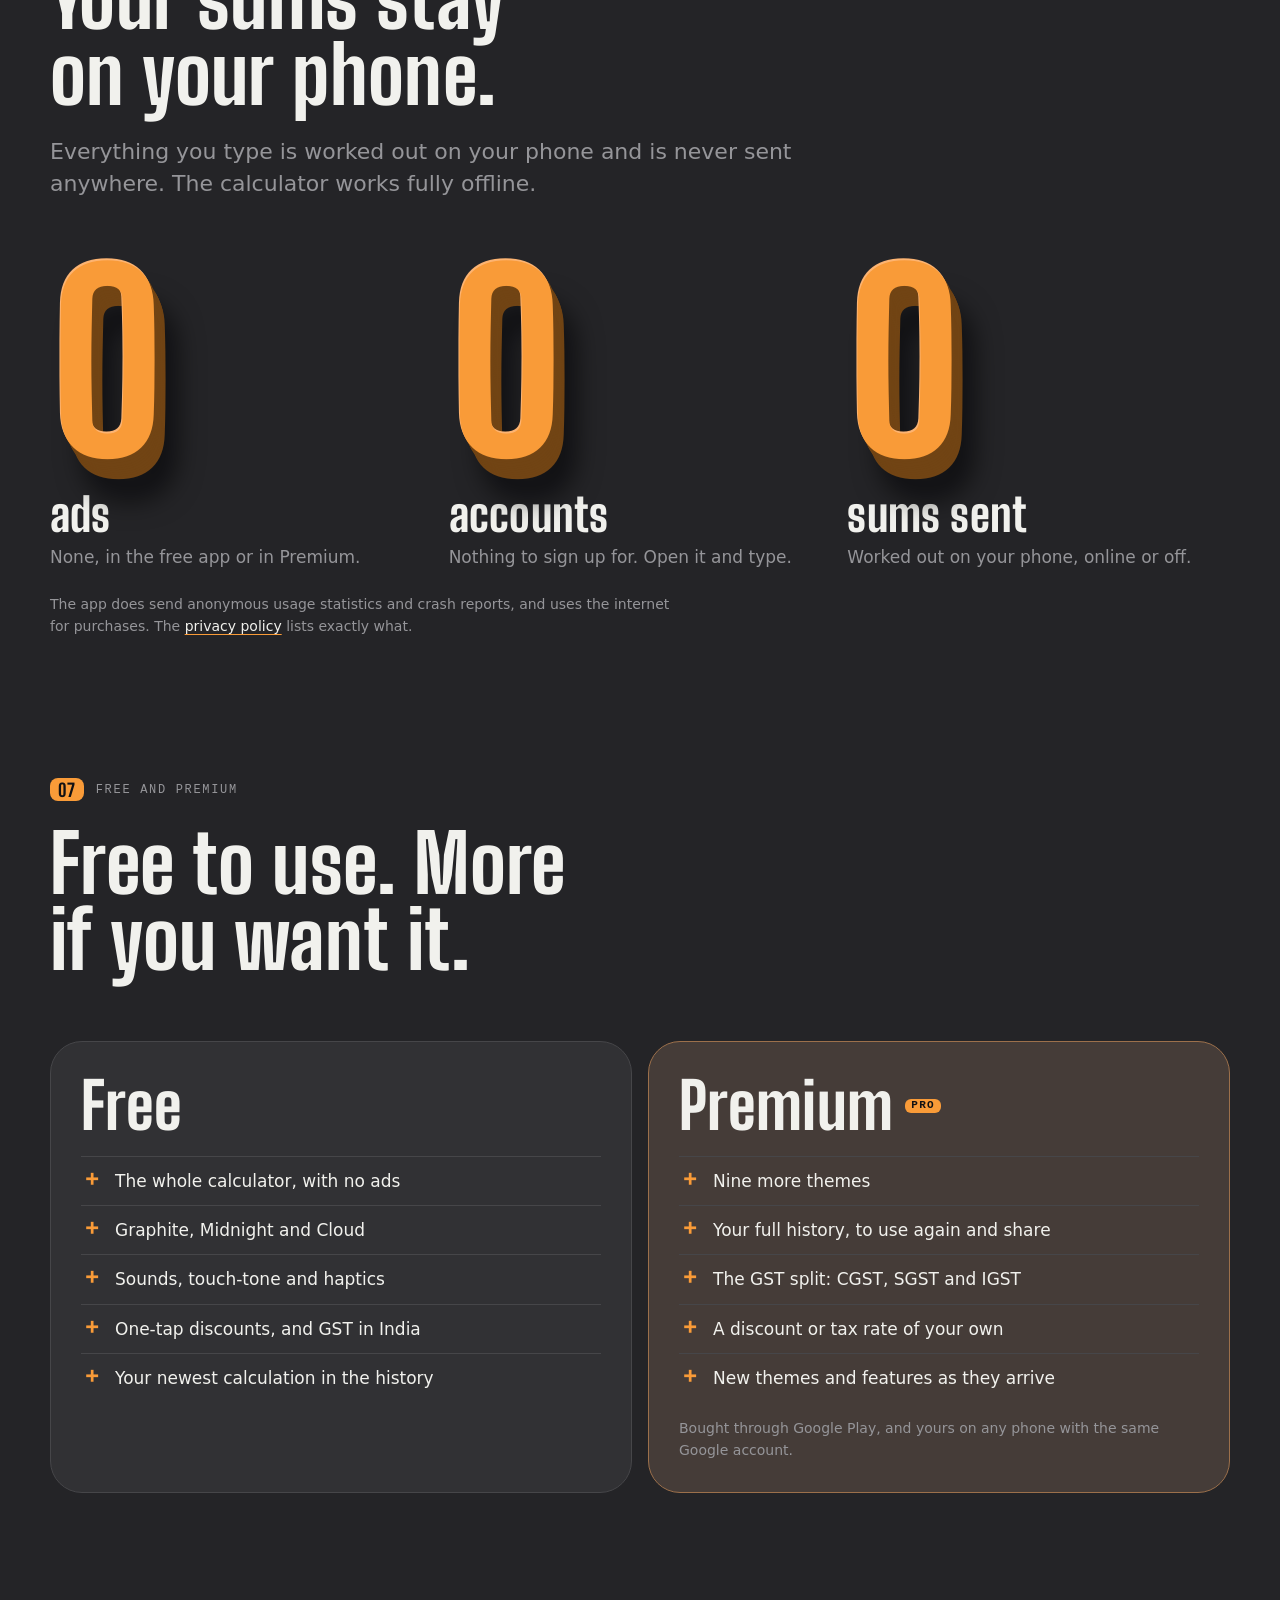
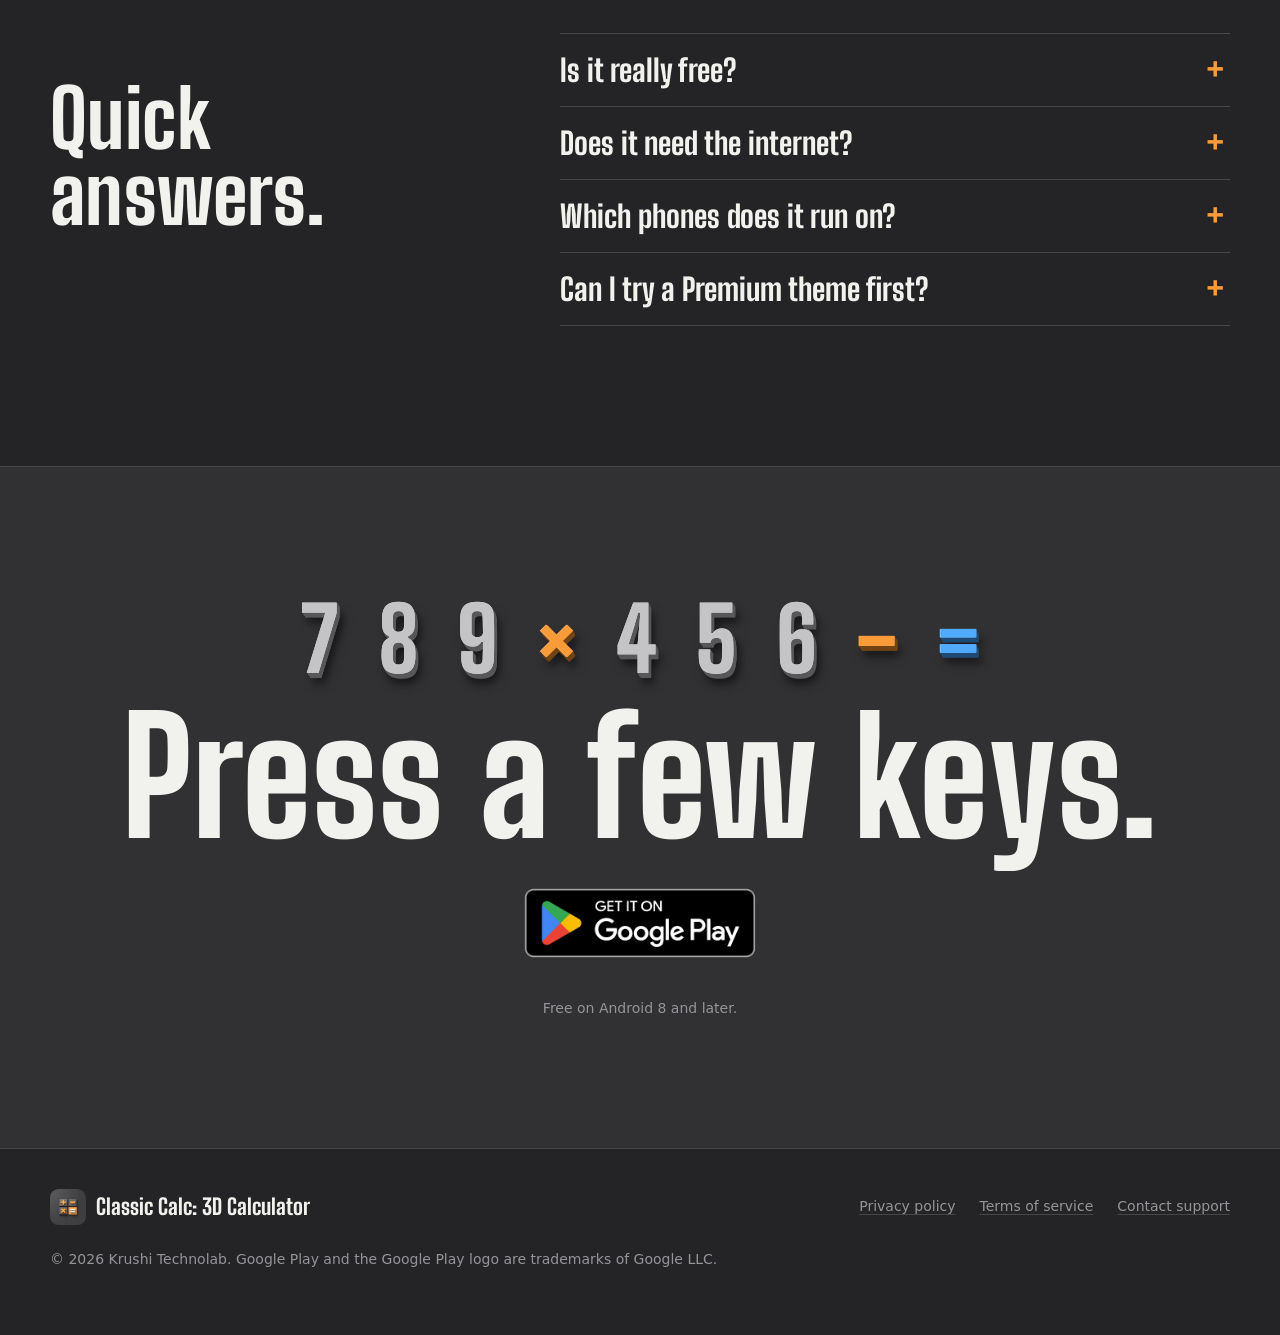
==== commit df07a344: "Add files via upload" ====
--- a/index.html
+++ b/index.html
@@ -1,98 +1,447 @@
 <!doctype html>
-<html lang="en">
+<html lang="en" data-theme="graphite">
 <head>
   <meta charset="utf-8">
   <meta name="viewport" content="width=device-width, initial-scale=1">
   <title>Classic Calc: 3D Calculator</title>
-  <meta name="description" content="A calculator for Android with big 3D keys that dip, bounce and click. Eleven themes, touch-tone sounds and haptics.">
-  <meta name="theme-color" content="#2b2a28">
+  <meta name="description" content="A calculator for Android with big 3D numbers and keys that bounce and click. Twelve themes, one-tap discounts and GST, and a history of your sums.">
+  <meta name="theme-color" content="#242427">
   <meta property="og:type" content="website">
   <meta property="og:title" content="Classic Calc: 3D Calculator">
-  <meta property="og:description" content="Big 3D keys you can feel. Eleven themes for Android.">
+  <meta property="og:description" content="Numbers you can feel. Big 3D numbers, bouncy keys and twelve themes for Android.">
   <meta property="og:image" content="assets/icon-512.png">
   <link rel="icon" type="image/png" href="assets/icon-192.png">
   <link rel="apple-touch-icon" href="assets/icon-512.png">
   <link rel="preload" href="fonts/BigShouldersDisplay-ExtraBold.ttf" as="font" type="font/ttf" crossorigin>
+  <script>
+    /* Before the first paint: the theme chosen last time, and the mark that scripts run. */
+    (function (d) {
+      d.classList.add("js");
+      try {
+        var t = localStorage.getItem("theme"), n = localStorage.getItem("num");
+        if (t) d.dataset.theme = t;
+        if (n === "plain") d.dataset.num = "plain";
+      } catch (e) {}
+    })(document.documentElement);
+  </script>
+  <link rel="stylesheet" href="css/tokens.css">
+  <link rel="stylesheet" href="css/base.css">
   <link rel="stylesheet" href="css/site.css">
 </head>
 <body>
-  <header class="site-nav">
-    <nav class="container" aria-label="Main">
-      <a class="brand" href="./">
-        <img src="assets/icon-192.png" alt="" width="40" height="40">
-        <span>Classic Calc: 3D Calculator</span>
+  <a class="skip" href="#main">Skip to content</a>
+
+  <header class="nav" data-nav>
+    <div class="nav-bar">
+      <a class="brand" href="./" aria-label="Classic Calc: 3D Calculator, home">
+        <img data-app-icon src="assets/icons/graphite.webp" alt="" width="36" height="36">
+        <span>Classic Calc</span>
       </a>
-      <ul class="nav-links">
-        <li><a class="text-link" href="privacy.html">Privacy</a></li>
-        <li><a class="text-link" href="terms.html">Terms</a></li>
-      </ul>
-    </nav>
+      <nav aria-label="Main">
+        <ul class="nav-links">
+          <li><a href="#feel">Feel</a></li>
+          <li><a href="#fix">Fix</a></li>
+          <li><a href="#themes">Themes</a></li>
+          <li><a href="#tools">Tools</a></li>
+          <li><a href="#private">Privacy</a></li>
+        </ul>
+      </nav>
+      <a class="btn" href="https://play.google.com/store/apps/details?id=com.classic3dcalculator.app">Get it free</a>
+      <div class="nav-progress" aria-hidden="true"><i data-progress></i></div>
+    </div>
   </header>
 
-  <main>
-    <section class="hero" aria-labelledby="hero-title">
-      <div class="container">
+  <main id="main">
+    <!-- Hero: the calculator itself, working -->
+    <section class="hero" data-hero aria-labelledby="hero-title">
+      <div class="glyph-field" aria-hidden="true">
+        <span style="--x:57%;--y:52%;--s:1.2;--z:.9;--t:9s">÷</span>
+        <span style="--x:44%;--y:8%;--s:.8;--z:.4;--t:12s">+</span>
+        <span style="--x:90%;--y:12%;--s:1.1;--z:.7;--t:10s">×</span>
+        <span style="--x:2%;--y:74%;--s:.9;--z:.5;--t:13s">%</span>
+        <span style="--x:47%;--y:82%;--s:1.3;--z:1;--t:11s">−</span>
+        <span style="--x:94%;--y:70%;--s:.9;--z:.6;--t:14s">=</span>
+      </div>
+
+      <div class="container hero-grid">
         <div class="hero-copy">
-          <h1 id="hero-title">Big 3D keys you can feel.</h1>
-          <p class="lead">Every key dips, bounces and clicks. Pick from eleven themes.</p>
-          <a class="play-badge badge-trim" href="https://play.google.com/store/apps/details?id=com.classic3dcalculator.app">
-            <img src="assets/google-play-badge.png" alt="Get it on Google Play" width="646" height="250">
-          </a>
-          <p class="fine">Free on Android 8 and later.</p>
-        </div>
-        <figure class="hero-shot">
-          <img src="assets/hero-graphite.webp" width="630" height="1120" alt="The calculator in the Graphite theme, showing 128 × 4 + 6.5 with the answer 518.5 in large 3D numbers above a grid of raised keys.">
-        </figure>
-      </div>
-    </section>
-
-    <section class="section" aria-labelledby="themes-title">
-      <div class="container">
-        <div class="section-head">
-          <h2 id="themes-title">Eleven themes, one feel.</h2>
-          <p>Graphite and Chalk are free. The other nine come with one purchase.</p>
-        </div>
-        <ul class="rail">
-          <li><img src="assets/themes/graphite.webp" width="420" height="747" loading="lazy" alt="Graphite theme: warm grey keys with orange symbols."><span class="name"><strong>Graphite</strong><span class="tier">Free</span></span></li>
-          <li><img src="assets/themes/chalk.webp" width="420" height="747" loading="lazy" alt="Chalk theme: light cream keys with dark numbers."><span class="name"><strong>Chalk</strong><span class="tier">Free</span></span></li>
-          <li><img src="assets/themes/midnight.webp" width="420" height="747" loading="lazy" alt="Midnight theme: deep navy keys with teal symbols."><span class="name"><strong>Midnight</strong><span class="tier">Premium</span></span></li>
-          <li><img src="assets/themes/matcha.webp" width="420" height="747" loading="lazy" alt="Matcha theme: soft green keys and dark green numbers."><span class="name"><strong>Matcha</strong><span class="tier">Premium</span></span></li>
-          <li><img src="assets/themes/coral.webp" width="420" height="747" loading="lazy" alt="Coral theme: coral keys with deep red numbers."><span class="name"><strong>Coral</strong><span class="tier">Premium</span></span></li>
-          <li><img src="assets/themes/gold.webp" width="420" height="747" loading="lazy" alt="Gold theme: dark keys with glowing gold numbers."><span class="name"><strong>Gold</strong><span class="tier">Premium</span></span></li>
-          <li><img src="assets/themes/neon.webp" width="420" height="747" loading="lazy" alt="Neon theme: dark keys with glowing cyan digits and pink symbols."><span class="name"><strong>Neon</strong><span class="tier">Premium</span></span></li>
+          <p class="pill"><span class="dots" aria-hidden="true"><i></i><i></i><i></i></span>A calculator for Android</p>
+          <h1 id="hero-title" data-letters>Numbers you can <em>feel.</em></h1>
+          <p class="lead">Big 3D numbers. Keys that bounce and click. Twelve themes. This one works, so press a few keys.</p>
+          <div class="cta">
+            <a class="play-badge" href="https://play.google.com/store/apps/details?id=com.classic3dcalculator.app">
+              <img src="assets/google-play-badge.png" alt="Get it on Google Play" width="646" height="250">
+            </a>
+            <p class="fine">Free on Android 8 and later.</p>
+          </div>
+          <ul class="trust">
+            <li>Free</li>
+            <li>No ads</li>
+            <li>No account</li>
+            <li>Works offline</li>
+          </ul>
+        </div>
+
+        <div class="hero-stage">
+          <div class="phone" data-calc>
+            <div class="phone-screen">
+              <div class="phone-top">
+                <button class="top-btn" type="button" data-next-theme aria-label="Next theme">
+                  <span class="dots" aria-hidden="true"><i></i><i></i><i></i></span>
+                </button>
+                <a class="top-btn" href="#tools" aria-label="History, in the tools section">
+                  <svg viewBox="0 0 24 24" width="20" height="20" fill="none" stroke="currentColor" stroke-width="2.2" stroke-linecap="round" stroke-linejoin="round" aria-hidden="true"><path d="M3.5 12a8.5 8.5 0 1 0 2.6-6.1"/><path d="M3.5 4.5v4h4"/><path d="M12 7.5V12l3 2"/></svg>
+                </a>
+                <a class="top-btn top-btn-text" href="#tools">Discount</a>
+              </div>
+
+              <div class="display" data-display>
+                <div class="equation" data-equation></div>
+                <div class="bignum-box">
+                  <div class="burst" data-burst aria-hidden="true"></div>
+                  <div class="bignum" data-bignum aria-hidden="true"><span class="d">0</span></div>
+                </div>
+                <p class="visually-hidden" role="status" data-spoken></p>
+              </div>
+
+              <div class="keys" role="group" aria-label="Calculator keys">
+                <button type="button" class="key k-fn" data-key="C" aria-label="Clear"><span>C</span></button>
+                <button type="button" class="key k-fn" data-key="back" aria-label="Delete"><span><svg viewBox="0 0 34 24" aria-hidden="true"><path fill="currentColor" d="M11 1h20a2 2 0 0 1 2 2v18a2 2 0 0 1-2 2H11L1 12Z"/><path stroke="var(--plate)" stroke-width="3.2" stroke-linecap="round" d="m16.5 8 8 8m0-8-8 8"/></svg></span></button>
+                <button type="button" class="key k-fn" data-key="%" aria-label="Percent"><span>%</span></button>
+                <button type="button" class="key k-op" data-key="/" aria-label="Divided by"><span>÷</span></button>
+                <button type="button" class="key" data-key="7"><span>7</span></button>
+                <button type="button" class="key" data-key="8"><span>8</span></button>
+                <button type="button" class="key" data-key="9"><span>9</span></button>
+                <button type="button" class="key k-op" data-key="*" aria-label="Times"><span>×</span></button>
+                <button type="button" class="key" data-key="4"><span>4</span></button>
+                <button type="button" class="key" data-key="5"><span>5</span></button>
+                <button type="button" class="key" data-key="6"><span>6</span></button>
+                <button type="button" class="key k-op" data-key="-" aria-label="Minus"><span>−</span></button>
+                <button type="button" class="key" data-key="1"><span>1</span></button>
+                <button type="button" class="key" data-key="2"><span>2</span></button>
+                <button type="button" class="key" data-key="3"><span>3</span></button>
+                <button type="button" class="key k-op" data-key="+" aria-label="Plus"><span>+</span></button>
+                <button type="button" class="key" data-key="0"><span>0</span></button>
+                <button type="button" class="key" data-key="." aria-label="Point"><span>.</span></button>
+                <button type="button" class="key k-sign" data-key="neg" aria-label="Plus or minus"><span>+/−</span></button>
+                <button type="button" class="key k-eq" data-key="=" aria-label="Equals"><span>=</span></button>
+              </div>
+            </div>
+          </div>
+
+          <div class="stage-bar">
+            <p class="stage-hint">Tap the keys<span class="kbd-hint">, or type on your keyboard</span>.</p>
+            <button class="chip-btn" type="button" data-sound-toggle aria-pressed="true">
+              <svg viewBox="0 0 24 24" width="16" height="16" fill="none" stroke="currentColor" stroke-width="2.2" stroke-linecap="round" stroke-linejoin="round" aria-hidden="true"><path d="M4 9.5v5h3.5L12 18V6L7.5 9.5Z"/><path class="wave" d="M15.5 9a4.2 4.2 0 0 1 0 6M18 6.5a8 8 0 0 1 0 11"/></svg>
+              <span data-sound-label>Sound on</span>
+            </button>
+          </div>
+        </div>
+      </div>
+    </section>
+
+    <!-- Ticker: sums the app gets right -->
+    <div class="ticker" aria-hidden="true">
+      <div class="ticker-track" data-ticker>
+        <span>2 + 3 × 4 = <b>14</b></span>
+        <span>0.1 + 0.2 = <b>0.3</b></span>
+        <span>100 + 10% = <b>110</b></span>
+        <span>1,280 × 4 + 6.5 = <b>5,126.5</b></span>
+        <span>7 ÷ 0 = <b>UNDEFINED</b></span>
+        <span>1,000 − 20% = <b>800</b></span>
+      </div>
+    </div>
+
+    <!-- 01 Feel -->
+    <section class="section" id="feel" aria-labelledby="feel-title">
+      <div class="container">
+        <header class="section-head">
+          <p class="eyebrow" data-reveal><b>01</b>Feel</p>
+          <h2 id="feel-title" data-words>Every key answers back.</h2>
+          <p class="section-lead" data-reveal>A press makes the key dip and bounce, with a click you hear and a tap you feel. Press equals and the answer pops in, digit by digit.</p>
+        </header>
+
+        <div class="feel-grid">
+          <article class="card card-grab" data-reveal>
+            <div class="grab-stage" data-grab>
+              <div class="bignum bignum-xl" data-grab-num aria-hidden="true"><span class="d">5</span><span class="d">1</span><span class="d">8</span><span class="d">.</span><span class="d">5</span></div>
+            </div>
+            <div class="card-copy">
+              <h3>A number you can grab</h3>
+              <p>Drag the big number. It turns like a solid block, then swings back. Turn your phone and it does the same.</p>
+            </div>
+          </article>
+
+          <article class="card" data-reveal style="--d:1">
+            <div class="tone-pad" role="group" aria-label="Keys to try the sound with">
+              <button type="button" class="key" data-tone-key="1"><span>1</span></button>
+              <button type="button" class="key" data-tone-key="2"><span>2</span></button>
+              <button type="button" class="key" data-tone-key="3"><span>3</span></button>
+            </div>
+            <div class="seg" role="group" aria-label="Sound">
+              <button type="button" data-sound-mode="click" aria-pressed="true">Click</button>
+              <button type="button" data-sound-mode="tone" aria-pressed="false">Touch-tone</button>
+              <button type="button" data-sound-mode="off" aria-pressed="false">Off</button>
+            </div>
+            <div class="card-copy">
+              <h3>Two sounds, or none</h3>
+              <p>A soft click, or touch-tone: digits sound like the keys of a phone.</p>
+            </div>
+          </article>
+
+          <article class="card" data-reveal style="--d:2">
+            <div class="haptic-demo" aria-hidden="true">
+              <span class="haptic-phone"><i></i></span>
+            </div>
+            <div class="card-copy">
+              <h3>A tap for every press</h3>
+              <p>Haptics follow what happened: one tap for a digit, another for an operator, another for the answer.<span data-vibrate-note hidden> This page buzzes too, on the calculator above.</span></p>
+            </div>
+          </article>
+        </div>
+      </div>
+    </section>
+
+    <!-- 02 Fix -->
+    <section class="section" id="fix" aria-labelledby="fix-title">
+      <div class="container split">
+        <div class="split-demo" data-reveal>
+          <div class="screen" data-fix aria-hidden="true">
+            <div class="equation"><span class="tok" data-fix-num>128</span><span class="op">×</span><span class="tok">4</span><span class="op">+</span><span class="tok">6.5</span></div>
+            <div class="bignum" data-fix-answer><span class="d">5</span><span class="d">1</span><span class="d">8</span><span class="d">.</span><span class="d">5</span></div>
+            <span class="finger"></span>
+            <div class="fix-keys"><i data-fix-key="1">1</i><i data-fix-key="2">2</i><i data-fix-key="8">8</i><i data-fix-key="0">0</i></div>
+          </div>
+        </div>
+        <div class="split-copy">
+          <p class="eyebrow" data-reveal><b>02</b>Fix</p>
+          <h2 id="fix-title" data-words>Wrong number? Tap it.</h2>
+          <p class="section-lead" data-reveal>The whole sum stays on screen. Tap any number in it and type the right one. The answer changes as you type.</p>
+          <ul class="points" data-reveal>
+            <li><b>Swipe sideways</b> on the display to delete a digit.</li>
+            <li><b>Hold the display</b> to copy, paste or share.</li>
+            <li><b>Try it above:</b> type a sum, then tap one of its numbers.</li>
+          </ul>
+        </div>
+      </div>
+    </section>
+
+    <!-- 03 Themes -->
+    <section class="section" id="themes" aria-labelledby="themes-title">
+      <div class="container">
+        <header class="section-head">
+          <p class="eyebrow" data-reveal><b>03</b>Themes</p>
+          <h2 id="themes-title" data-words>Twelve themes. Try one on.</h2>
+          <p class="section-lead" data-reveal>Tap a theme and this whole page wears it. Graphite, Midnight and Cloud are free. The other nine come with Premium, and you can try each one in the app before you unlock it.</p>
+        </header>
+
+        <ul class="swatches" data-swatches>
+          <li data-reveal style="--d:0"><button type="button" class="swatch" data-set-theme="graphite" aria-pressed="true"><span class="swatch-face" data-theme="graphite"><span class="swatch-key">5<i></i></span></span><span class="swatch-name">Graphite</span><span class="swatch-tier">Free</span></button></li>
+          <li data-reveal style="--d:1"><button type="button" class="swatch" data-set-theme="midnight" aria-pressed="false"><span class="swatch-face" data-theme="midnight"><span class="swatch-key">5<i></i></span></span><span class="swatch-name">Midnight</span><span class="swatch-tier">Free</span></button></li>
+          <li data-reveal style="--d:2"><button type="button" class="swatch" data-set-theme="cloud" aria-pressed="false"><span class="swatch-face" data-theme="cloud"><span class="swatch-key">5<i></i></span></span><span class="swatch-name">Cloud</span><span class="swatch-tier">Free</span></button></li>
+          <li data-reveal style="--d:3"><button type="button" class="swatch" data-set-theme="neon" aria-pressed="false"><span class="swatch-face" data-theme="neon"><span class="swatch-key">5<i></i></span></span><span class="swatch-name">Neon</span><span class="swatch-tier pro">Pro</span></button></li>
+          <li data-reveal style="--d:4"><button type="button" class="swatch" data-set-theme="royal" aria-pressed="false"><span class="swatch-face" data-theme="royal"><span class="swatch-key">5<i></i></span></span><span class="swatch-name">Royal</span><span class="swatch-tier pro">Pro</span></button></li>
+          <li data-reveal style="--d:5"><button type="button" class="swatch" data-set-theme="dragonfruit" aria-pressed="false"><span class="swatch-face" data-theme="dragonfruit"><span class="swatch-key">5<i></i></span></span><span class="swatch-name">Dragon Fruit</span><span class="swatch-tier pro">Pro</span></button></li>
+          <li data-reveal style="--d:6"><button type="button" class="swatch" data-set-theme="lagoon" aria-pressed="false"><span class="swatch-face" data-theme="lagoon"><span class="swatch-key">5<i></i></span></span><span class="swatch-name">Lagoon</span><span class="swatch-tier pro">Pro</span></button></li>
+          <li data-reveal style="--d:7"><button type="button" class="swatch" data-set-theme="mocha" aria-pressed="false"><span class="swatch-face" data-theme="mocha"><span class="swatch-key">5<i></i></span></span><span class="swatch-name">Mocha</span><span class="swatch-tier pro">Pro</span></button></li>
+          <li data-reveal style="--d:8"><button type="button" class="swatch" data-set-theme="mango" aria-pressed="false"><span class="swatch-face" data-theme="mango"><span class="swatch-key">5<i></i></span></span><span class="swatch-name">Mango</span><span class="swatch-tier pro">Pro</span></button></li>
+          <li data-reveal style="--d:9"><button type="button" class="swatch" data-set-theme="santorini" aria-pressed="false"><span class="swatch-face" data-theme="santorini"><span class="swatch-key">5<i></i></span></span><span class="swatch-name">Santorini</span><span class="swatch-tier pro">Pro</span></button></li>
+          <li data-reveal style="--d:10"><button type="button" class="swatch" data-set-theme="lemon" aria-pressed="false"><span class="swatch-face" data-theme="lemon"><span class="swatch-key">5<i></i></span></span><span class="swatch-name">Lemon</span><span class="swatch-tier pro">Pro</span></button></li>
+          <li data-reveal style="--d:11"><button type="button" class="swatch" data-set-theme="lilac" aria-pressed="false"><span class="swatch-face" data-theme="lilac"><span class="swatch-key">5<i></i></span></span><span class="swatch-name">Lilac</span><span class="swatch-tier pro">Pro</span></button></li>
         </ul>
-        <p class="rail-note">Plus Mango, Forest, Peach and Cloud in the app.</p>
-      </div>
-    </section>
-
-    <section class="section" aria-labelledby="try-title">
-      <div class="container">
-        <div class="section-head">
-          <h2 id="try-title">Three things to try first.</h2>
-        </div>
-        <ul class="moments">
-          <li>
-            <h3>Big 3D keys</h3>
-            <p>Every key dips, bounces and clicks. Turn on touch-tone and digits sound like the keys of a phone.</p>
-          </li>
-          <li>
-            <h3>Fix mistakes</h3>
-            <p>Typed a wrong number? Tap it in the line above and type the right one.</p>
-          </li>
-          <li>
-            <h3>Copy and themes</h3>
-            <p>Hold the answer to copy it. The button at the top left has themes and all settings.</p>
-          </li>
+
+        <div class="theme-extras">
+          <article class="card card-row" data-reveal>
+            <div class="icon-home" aria-hidden="true">
+              <img data-app-icon src="assets/icons/graphite.webp" alt="" width="96" height="96" loading="lazy">
+              <span>3D Calculator</span>
+            </div>
+            <div class="card-copy">
+              <h3>The app icon changes too</h3>
+              <p>Pick a theme and the icon on your home screen takes its colours. One switch turns that off.</p>
+            </div>
+          </article>
+
+          <article class="card card-row" data-reveal style="--d:1">
+            <div class="num-demo" aria-hidden="true"><div class="bignum"><span class="d">5</span></div></div>
+            <div class="card-copy">
+              <h3>Pick the colour of the number</h3>
+              <p>The big number can match the operators, or keep a colour of its own.</p>
+              <button class="switch" type="button" role="switch" aria-checked="true" data-num-switch><span class="switch-track"><i></i></span>Number in theme colour</button>
+            </div>
+          </article>
+        </div>
+      </div>
+    </section>
+
+    <!-- 04 Tools -->
+    <section class="section" id="tools" aria-labelledby="tools-title">
+      <div class="container">
+        <header class="section-head">
+          <p class="eyebrow" data-reveal><b>04</b>Tools</p>
+          <h2 id="tools-title" data-words>Discount and GST in one tap.</h2>
+          <p class="section-lead" data-reveal>Type an amount, tap a rate. The sum it worked out stays on the display and in your history, like any other.</p>
+        </header>
+
+        <div class="tools-grid">
+          <article class="card card-quick" data-reveal data-quick>
+            <div class="quick-main">
+              <div class="seg" role="group" aria-label="What to work out">
+                <button type="button" data-quick-kind="discount" aria-pressed="true">Discount</button>
+                <button type="button" data-quick-kind="add" aria-pressed="false">Add GST</button>
+                <button type="button" data-quick-kind="remove" aria-pressed="false">Remove GST</button>
+              </div>
+              <p class="quick-amount"><span data-quick-equation>1,000 − 20%</span><b class="num" data-quick-total>800</b></p>
+              <div class="rates" data-quick-rates role="group" aria-label="Rate"></div>
+              <p class="quick-note" data-quick-note>Rates of 5, 10, 20, 25 and 50% are free. The bill and a rate of your own come with Premium.</p>
+            </div>
+            <div class="bill-tray">
+              <p class="bill-head">The bill <span class="swatch-tier pro">Pro</span></p>
+              <dl class="bill" data-quick-bill>
+                <div><dt>Price</dt><dd class="num">1,000</dd></div>
+                <div><dt>Discount 20%</dt><dd class="num">−200</dd></div>
+                <div class="bill-total"><dt>You pay</dt><dd class="num">800</dd></div>
+              </dl>
+            </div>
+          </article>
+
+          <article class="card" data-reveal style="--d:1">
+            <ol class="history" data-history>
+              <li><span>1,280 × 4 + 6.5</span><b class="num">5,126.5</b></li>
+              <li><span>100 + 10%</span><b class="num">110</b></li>
+              <li><span>2 + 3 × 4</span><b class="num">14</b></li>
+            </ol>
+            <div class="card-copy">
+              <h3>History</h3>
+              <p>Every answer you get with equals is kept on your phone, a hundred of them. Tap one to use it again. The newest is free; Premium opens them all.</p>
+            </div>
+          </article>
+
+          <article class="card" data-reveal style="--d:2">
+            <div class="share-demo" aria-hidden="true">
+              <div class="menu-pill"><span>Copy</span><span>Paste</span><span>Share</span></div>
+              <div class="share-card">
+                <span class="share-eq">1,280 × 4 + 6.5</span>
+                <div class="bignum"><span class="d">5</span><span class="d">,</span><span class="d">1</span><span class="d">2</span><span class="d">6</span><span class="d">.</span><span class="d">5</span></div>
+                <span class="share-foot"><img data-app-icon src="assets/icons/graphite.webp" alt="" width="18" height="18" loading="lazy">3D Calculator</span>
+              </div>
+            </div>
+            <div class="card-copy">
+              <h3>Copy, paste, share</h3>
+              <p>Hold the display to copy the answer, paste a number in, or share the sum as a picture in your theme.</p>
+            </div>
+          </article>
+        </div>
+        <p class="footnote" data-reveal>The GST buttons appear on phones in India: 3, 5, 18 and 40%, added or taken out. Premium splits the tax into CGST and SGST, or shows it as IGST.</p>
+      </div>
+    </section>
+
+    <!-- 05 Maths -->
+    <section class="section" id="maths" aria-labelledby="maths-title">
+      <div class="container">
+        <header class="section-head">
+          <p class="eyebrow" data-reveal><b>05</b>Maths</p>
+          <h2 id="maths-title" data-words>It gets the sums right.</h2>
+        </header>
+        <ul class="proofs">
+          <li class="proof" data-reveal style="--d:0"><p class="proof-sum"><span>2 + 3 × 4</span><b>14</b></p><h3>Order of operations</h3><p>Times and divide go first, the way you learned it.</p></li>
+          <li class="proof" data-reveal style="--d:1"><p class="proof-sum"><span>0.1 + 0.2</span><b>0.3</b></p><h3>Exact decimals</h3><p>Not 0.30000000000000004. Decimal maths, done exactly.</p></li>
+          <li class="proof" data-reveal style="--d:2"><p class="proof-sum"><span>100 + 10%</span><b>110</b></p><h3>Percent like a phone</h3><p>Ten percent of what you had, added on.</p></li>
+          <li class="proof" data-reveal style="--d:3"><p class="proof-sum"><span>7 ÷ 0</span><b>UNDEFINED</b></p><h3>Honest errors</h3><p>Spelled out in the same big 3D letters as the answer.</p></li>
+          <li class="proof" data-reveal style="--d:4"><p class="proof-sum"><span>India</span><b>12,50,000</b></p><h3>Your country’s numbers</h3><p>Grouped the way you write them, lakh and crore included.</p></li>
+          <li class="proof" data-reveal style="--d:5"><p class="proof-sum"><span>Language</span><b>हिन्दी · ES · EN</b></p><h3>Made for more people</h3><p>English, Hindi and Spanish. Portrait and landscape. TalkBack reads every key.</p></li>
         </ul>
-      </div>
-    </section>
-
-    <section class="section closing" aria-labelledby="get-title">
-      <div class="container">
-        <h2 id="get-title">Press a few keys.</h2>
-        <a class="play-badge" href="https://play.google.com/store/apps/details?id=com.classic3dcalculator.app">
+        <p class="footnote" data-reveal>On an older phone the app measures its own speed on first start and switches to a lighter 3D mode, so the keys stay quick.</p>
+      </div>
+    </section>
+
+    <!-- 06 Private -->
+    <section class="section" id="private" aria-labelledby="private-title">
+      <div class="container">
+        <header class="section-head">
+          <p class="eyebrow" data-reveal><b>06</b>Private</p>
+          <h2 id="private-title" data-words>Your sums stay on your phone.</h2>
+          <p class="section-lead" data-reveal>Everything you type is worked out on your phone and is never sent anywhere. The calculator works fully offline.</p>
+        </header>
+        <ul class="zeros">
+          <li data-reveal style="--d:0"><div class="bignum" aria-hidden="true"><span class="d">0</span></div><h3>ads</h3><p>None, in the free app or in Premium.</p></li>
+          <li data-reveal style="--d:1"><div class="bignum" aria-hidden="true"><span class="d">0</span></div><h3>accounts</h3><p>Nothing to sign up for. Open it and type.</p></li>
+          <li data-reveal style="--d:2"><div class="bignum" aria-hidden="true"><span class="d">0</span></div><h3>sums sent</h3><p>Worked out on your phone, online or off.</p></li>
+        </ul>
+        <p class="footnote" data-reveal>The app does send anonymous usage statistics and crash reports, and uses the internet for purchases. The <a href="privacy.html">privacy policy</a> lists exactly what.</p>
+      </div>
+    </section>
+
+    <!-- Free and Premium -->
+    <section class="section" id="premium" aria-labelledby="premium-title">
+      <div class="container">
+        <header class="section-head">
+          <p class="eyebrow" data-reveal><b>07</b>Free and Premium</p>
+          <h2 id="premium-title" data-words>Free to use. More if you want it.</h2>
+        </header>
+        <div class="plans">
+          <article class="card plan" data-reveal>
+            <h3>Free</h3>
+            <ul class="ticks">
+              <li>The whole calculator, with no ads</li>
+              <li>Graphite, Midnight and Cloud</li>
+              <li>Sounds, touch-tone and haptics</li>
+              <li>One-tap discounts, and GST in India</li>
+              <li>Your newest calculation in the history</li>
+            </ul>
+          </article>
+          <article class="card plan plan-pro" data-reveal style="--d:1">
+            <h3>Premium <span class="swatch-tier pro">Pro</span></h3>
+            <ul class="ticks">
+              <li>Nine more themes</li>
+              <li>Your full history, to use again and share</li>
+              <li>The GST split: CGST, SGST and IGST</li>
+              <li>A discount or tax rate of your own</li>
+              <li>New themes and features as they arrive</li>
+            </ul>
+            <p class="plan-note">Bought through Google Play, and yours on any phone with the same Google account.</p>
+          </article>
+        </div>
+      </div>
+    </section>
+
+    <!-- Questions -->
+    <section class="section" id="faq" aria-labelledby="faq-title">
+      <div class="container faq-wrap">
+        <header class="section-head">
+          <p class="eyebrow" data-reveal><b>08</b>Questions</p>
+          <h2 id="faq-title" data-words>Quick answers.</h2>
+        </header>
+        <div class="faq" data-reveal>
+          <details>
+            <summary>Is it really free?</summary>
+            <p>Yes. The calculator, three themes, the sounds and the quick discounts are free, with no ads. Premium adds nine themes, the full history and the GST tools.</p>
+          </details>
+          <details>
+            <summary>Does it need the internet?</summary>
+            <p>No. Sums work offline. The internet is only used to show prices, to buy or restore Premium, and to send anonymous statistics and crash reports.</p>
+          </details>
+          <details>
+            <summary>Which phones does it run on?</summary>
+            <p>Android 8 and later. Slower phones get a lighter 3D mode automatically.</p>
+          </details>
+          <details>
+            <summary>Can I try a Premium theme first?</summary>
+            <p>Yes. Tap any theme in the app to see it on your calculator. Unlock Premium to keep it.</p>
+          </details>
+        </div>
+      </div>
+    </section>
+
+    <!-- Closing -->
+    <section class="closing" id="get" aria-labelledby="get-title">
+      <div class="container">
+        <div class="closing-keys" aria-hidden="true"><span>7</span><span>8</span><span>9</span><span class="op">×</span><span>4</span><span>5</span><span>6</span><span class="op">−</span><span class="eq">=</span></div>
+        <h2 id="get-title" data-words>Press a few keys.</h2>
+        <a class="play-badge play-badge-lg" href="https://play.google.com/store/apps/details?id=com.classic3dcalculator.app" data-reveal>
           <img src="assets/google-play-badge.png" alt="Get it on Google Play" width="646" height="250" loading="lazy">
         </a>
+        <p class="fine" data-reveal>Free on Android 8 and later.</p>
       </div>
     </section>
   </main>
@@ -100,15 +449,20 @@
   <footer class="site-footer">
     <div class="container">
       <div class="footer-row">
-        <span>© 2026 Krushi Technolab</span>
+        <a class="brand" href="./">
+          <img data-app-icon src="assets/icons/graphite.webp" alt="" width="32" height="32" loading="lazy">
+          <span>Classic Calc: 3D Calculator</span>
+        </a>
         <ul class="footer-links">
           <li><a class="text-link" href="privacy.html">Privacy policy</a></li>
           <li><a class="text-link" href="terms.html">Terms of service</a></li>
           <li><a class="text-link" href="mailto:krushigolakiya0813@gmail.com?subject=3D%20Calculator%20support">Contact support</a></li>
         </ul>
       </div>
-      <p>Google Play and the Google Play logo are trademarks of Google LLC.</p>
+      <p>© 2026 Krushi Technolab. Google Play and the Google Play logo are trademarks of Google LLC.</p>
     </div>
   </footer>
+
+  <script src="js/site.js" defer></script>
 </body>
 </html>
--- a/css/tokens.css
+++ b/css/tokens.css
@@ -0,0 +1,70 @@
+/* Design tokens. The colours are the app's own themes, taken from assets-out/themes/themes.json
+ * (linear RGB there, sRGB here). Each theme is the same set of names, so anything that carries
+ * data-theme="…" wears that theme: the whole page on <html>, or one swatch on its own. */
+
+/* Registered as colours so the page can fade from one theme to the next. */
+@property --plate    { syntax: "<color>"; inherits: true; initial-value: #242427; }
+@property --key      { syntax: "<color>"; inherits: true; initial-value: #3a3a3d; }
+@property --glyph    { syntax: "<color>"; inherits: true; initial-value: #c4c4c7; }
+@property --accent   { syntax: "<color>"; inherits: true; initial-value: #f99b38; }
+@property --fn       { syntax: "<color>"; inherits: true; initial-value: #fbb974; }
+@property --result   { syntax: "<color>"; inherits: true; initial-value: #f1f1ed; }
+@property --equation { syntax: "<color>"; inherits: true; initial-value: #959599; }
+@property --equals   { syntax: "<color>"; inherits: true; initial-value: #50aaff; }
+@property --shade    { syntax: "<color>"; inherits: true; initial-value: #ffffff; }
+
+/* plate: the background · key: raised surfaces · glyph: what is printed on a key
+ * accent: ÷ × − + · fn: C, backspace, % · result: the big number · equation: the line above it
+ * equals: the = key · shade: white on a dark theme, black on a light one */
+:root, [data-theme="graphite"] { --plate: #242427; --key: #3a3a3d; --glyph: #c4c4c7; --accent: #f99b38; --fn: #fbb974; --result: #f1f1ed; --equation: #959599; --equals: #50aaff; --on-accent: #111114; --on-equals: #111114; --shade: #ffffff; color-scheme: dark; }
+[data-theme="midnight"] { --plate: #101935; --key: #1d2b4d; --glyph: #cbdaef; --accent: #00e5da; --fn: #4cece5; --result: #eff7ff; --equation: #7690b3; --equals: #ffc450; --on-accent: #111114; --on-equals: #111114; --shade: #ffffff; color-scheme: dark; }
+[data-theme="cloud"] { --plate: #ececeb; --key: #f8f8f6; --glyph: #59595d; --accent: #279e3f; --fn: #64b976; --result: #303035; --equation: #6a6a6a; --equals: #3059c4; --on-accent: #111114; --on-equals: #ffffff; --shade: #000000; color-scheme: light; }
+[data-theme="neon"] { --plate: #0d0d19; --key: #191929; --glyph: #59f3ff; --accent: #ff59cb; --fn: #ff8bdb; --result: #59f3ff; --equation: #a07cf3; --equals: #95ff59; --on-accent: #111114; --on-equals: #111114; --shade: #ffffff; color-scheme: dark; }
+[data-theme="royal"] { --plate: #002c74; --key: #284590; --glyph: #fff6e3; --accent: #ffbe1f; --fn: #ffd262; --result: #fff4dc; --equation: #9ab6e2; --equals: #59d1ff; --on-accent: #111114; --on-equals: #111114; --shade: #ffffff; color-scheme: dark; }
+[data-theme="dragonfruit"] { --plate: #6d003d; --key: #860051; --glyph: #fff3f9; --accent: #ff43a1; --fn: #ff7bbd; --result: #feffff; --equation: #fbb6d9; --equals: #b5f85c; --on-accent: #111114; --on-equals: #111114; --shade: #ffffff; color-scheme: dark; }
+[data-theme="lagoon"] { --plate: #002e40; --key: #004f63; --glyph: #fffbeb; --accent: #ff9c00; --fn: #ffba4c; --result: #fff3d6; --equation: #96d7e2; --equals: #ff4462; --on-accent: #111114; --on-equals: #111114; --shade: #ffffff; color-scheme: dark; }
+[data-theme="mocha"] { --plate: #0d1f41; --key: #353d5b; --glyph: #ccd7ff; --accent: #ffa779; --fn: #ffc1a1; --result: #ffe0da; --equation: #b4bee4; --equals: #b5e795; --on-accent: #111114; --on-equals: #111114; --shade: #ffffff; color-scheme: dark; }
+[data-theme="mango"] { --plate: #f7b52c; --key: #f3f2ef; --glyph: #614b27; --accent: #d33819; --fn: #db5f46; --result: #593f19; --equation: #6a4812; --equals: #19597c; --on-accent: #ffffff; --on-equals: #ffffff; --shade: #000000; color-scheme: light; }
+[data-theme="santorini"] { --plate: #f2f6fa; --key: #feffff; --glyph: #000029; --accent: #0054d1; --fn: #4c87df; --result: #000029; --equation: #364b72; --equals: #df6607; --on-accent: #ffffff; --on-equals: #111114; --shade: #000000; color-scheme: light; }
+[data-theme="lemon"] { --plate: #fff067; --key: #fff8b6; --glyph: #000000; --accent: #007700; --fn: #4c9f4c; --result: #000000; --equation: #3a3900; --equals: #d83600; --on-accent: #ffffff; --on-equals: #ffffff; --shade: #000000; color-scheme: light; }
+[data-theme="lilac"] { --plate: #e7e0fb; --key: #f3efff; --glyph: #00003c; --accent: #623ad8; --fn: #9175e4; --result: #00003c; --equation: #4c487b; --equals: #df3276; --on-accent: #ffffff; --on-equals: #111114; --shade: #000000; color-scheme: light; }
+
+:root {
+  /* What the page is drawn with, worked out from the theme. */
+  --ink: var(--result);
+  --ink-2: var(--equation);
+  --sheet: color-mix(in oklab, var(--plate) 93%, var(--shade));
+  --sheet-2: color-mix(in oklab, var(--plate) 86%, var(--shade));
+  --rule: color-mix(in oklab, var(--plate) 82%, var(--shade));
+  --cast: color-mix(in oklab, var(--plate) 35%, #000);
+  /* The big number: the colour of the operators, or its own (the app's "Number in theme colour"). */
+  --num: var(--accent);
+
+  --font-display: "Big Shoulders Display", "Arial Narrow", "Helvetica Neue Condensed", Impact, sans-serif;
+  --font-body: ui-sans-serif, system-ui, -apple-system, "Segoe UI", Roboto, "Noto Sans", sans-serif;
+  --font-mono: ui-monospace, "SF Mono", "Roboto Mono", Menlo, Consolas, monospace;
+
+  --text-xs: 0.75rem; --text-sm: 0.875rem; --text-md: 1.0625rem; --text-lg: 1.25rem;
+  --text-lead: clamp(1.125rem, 0.5vw + 1rem, 1.375rem);
+  --text-h3: clamp(1.5rem, 1vw + 1.1rem, 2rem);
+  --text-h2: clamp(2.5rem, 5vw + 1rem, 5.25rem);
+  --text-h1: clamp(3.5rem, 9.5vw + 0.5rem, 9rem);
+
+  --space-2xs: 4px; --space-xs: 8px; --space-sm: 12px; --space-md: 16px; --space-lg: 24px;
+  --space-xl: 40px; --space-2xl: 64px; --space-3xl: 96px;
+  --container: 1180px; --gutter: clamp(16px, 4vw, 48px);
+  --section-gap: clamp(72px, 11vw, 168px);
+
+  --radius-sm: 12px; --radius-md: 20px; --radius-lg: 32px; --radius-pill: 999px;
+
+  /* A key let go: past its place and back. */
+  --ease-bounce: cubic-bezier(0.3, 1.7, 0.45, 1);
+  --ease-out: cubic-bezier(0.16, 1, 0.3, 1);
+  --ease-in-out: cubic-bezier(0.65, 0, 0.35, 1);
+  --dur-press: 70ms; --dur-short: 220ms; --dur-long: 520ms; --dur-theme: 600ms;
+
+  --z-nav: 300; --z-skip: 400;
+}
+
+/* The app's setting "Number in theme colour", switched off. */
+:root[data-num="plain"] { --num: var(--result); }
--- a/css/base.css
+++ b/css/base.css
@@ -0,0 +1,40 @@
+@font-face {
+  font-family: "Big Shoulders Display";
+  src: url("../fonts/BigShouldersDisplay-ExtraBold.ttf") format("truetype");
+  font-weight: 800;
+  font-style: normal;
+  font-display: swap;
+}
+
+*, *::before, *::after { box-sizing: border-box; }
+html { overflow-x: clip; scroll-behavior: smooth; scroll-padding-top: 96px; -webkit-text-size-adjust: 100%; scrollbar-color: var(--rule) var(--plate); }
+/* The theme fades when it changes, unless the change is drawn as a view transition (.vt). */
+html:not(.vt) { transition: --plate var(--dur-theme) var(--ease-out), --key var(--dur-theme) var(--ease-out), --glyph var(--dur-theme) var(--ease-out), --accent var(--dur-theme) var(--ease-out), --fn var(--dur-theme) var(--ease-out), --result var(--dur-theme) var(--ease-out), --equation var(--dur-theme) var(--ease-out), --equals var(--dur-theme) var(--ease-out), --shade var(--dur-theme) var(--ease-out); }
+body { margin: 0; overflow-x: clip; background: var(--plate); color: var(--ink); font-family: var(--font-body); font-size: var(--text-md); line-height: 1.55; -webkit-font-smoothing: antialiased; -webkit-tap-highlight-color: transparent; }
+::selection { background: var(--accent); color: var(--on-accent); }
+:focus-visible { outline: 2px solid var(--accent); outline-offset: 3px; border-radius: 6px; }
+
+h1, h2, h3 { margin: 0; font-family: var(--font-display); font-weight: 800; font-synthesis: none; letter-spacing: 0.005em; line-height: 0.95; text-wrap: balance; overflow-wrap: break-word; }
+h1 { font-size: var(--text-h1); line-height: 0.96; }
+h2 { font-size: var(--text-h2); }
+h3 { font-size: var(--text-h3); line-height: 1.05; }
+p { margin: 0; text-wrap: pretty; }
+ul, ol { margin: 0; padding: 0; list-style: none; }
+a { color: inherit; text-underline-offset: 0.2em; text-decoration-thickness: 1px; }
+img, svg { display: block; max-width: 100%; }
+img { height: auto; }
+button { font: inherit; color: inherit; background: none; border: 0; padding: 0; cursor: pointer; touch-action: manipulation; }
+[hidden] { display: none !important; }
+
+.container { width: 100%; max-width: calc(var(--container) + 2 * var(--gutter)); margin-inline: auto; padding-inline: var(--gutter); }
+.visually-hidden { position: absolute; width: 1px; height: 1px; overflow: hidden; clip-path: inset(50%); white-space: nowrap; }
+.num { font-variant-numeric: tabular-nums; }
+
+/* The theme change, drawn as a circle that opens from where it was tapped (see site.js). */
+::view-transition-old(root), ::view-transition-new(root) { animation: none; mix-blend-mode: normal; }
+::view-transition-new(root) { z-index: 1; }
+
+@media (prefers-reduced-motion: reduce) {
+  html { scroll-behavior: auto; }
+  *, *::before, *::after { animation-duration: 0.01ms !important; animation-iteration-count: 1 !important; animation-delay: 0s !important; transition-duration: 0.01ms !important; transition-delay: 0s !important; }
+}
--- a/css/site.css
+++ b/css/site.css
@@ -1,106 +1,427 @@
-/* Hallmark · shape: Stage (app page) + Long Document (policies) · genre: editorial · theme: brand
- * paper: oklch(23% 0.006 70) · accent: oklch(76% 0.15 60) · display: Big Shoulders Display 800 · body: system sans · hero: Stage, words left, the Graphite render right · nav: edge-aligned, icon + wordmark, two links · footer: one row, wordmark over the links · signature: the 3D calculator render, large, in the hero
- * axes: dark/display-condensed/warm · posture: restrained · contrast: pass · fold: pass · v2.0.0 */
-/* Hallmark · pre-emit critique: P2 H2 E2 S2 R2 V2 · weakest: R, the theme rail is the only picture section; kept to the real renders, no filler */
-/* waive 47b: palette and display face are the app's own (icon graphite, key orange, the in-app Big Shoulders font), kept over a dealt theme */
-@import url("./tokens.css");
-@import url("./base.css");
-
-@font-face {
-  font-family: "Big Shoulders Display";
-  src: url("../fonts/BigShouldersDisplay-ExtraBold.ttf") format("truetype");
-  font-weight: 800;
-  font-style: normal;
-  font-display: swap;
+/* Classic Calc: 3D Calculator. The page is drawn with the app's own themes (tokens.css) and its
+ * own font; the calculator in the hero is the signature, and works. Motion is in three places:
+ * things that answer a press (keys, buttons), things that arrive on scroll, and the theme change. */
+
+/* ---------- Shared pieces ---------- */
+
+.skip { position: fixed; left: 16px; top: -80px; z-index: var(--z-skip); padding: 10px 16px; border-radius: var(--radius-sm); background: var(--equals); color: var(--on-equals); font-weight: 600; text-decoration: none; transition: top var(--dur-short) var(--ease-out); }
+.skip:focus { top: 16px; }
+
+/* Solid 3D type, like the app's big number: a stack of shadows for the sides, one soft one cast
+ * on the plate. --ex and --ey are which way the sides show; dragging a number turns them. */
+.bignum, .extrude, h1 em, .quick-amount b, .glyph-field span, .closing-keys span {
+  --face: var(--num);
+  --ex: 0.5; --ey: 0.85; --depth: 0.0105em;
+  --side: color-mix(in oklab, var(--face) 56%, #000);
+  color: var(--face);
+  text-shadow:
+    calc(var(--ex) * var(--depth) * -0.7) calc(var(--ey) * var(--depth) * -0.7) 0 color-mix(in oklab, var(--face) 76%, #fff),
+    calc(var(--ex) * var(--depth) * 1) calc(var(--ey) * var(--depth) * 1) 0 var(--side),
+    calc(var(--ex) * var(--depth) * 2) calc(var(--ey) * var(--depth) * 2) 0 var(--side),
+    calc(var(--ex) * var(--depth) * 3) calc(var(--ey) * var(--depth) * 3) 0 var(--side),
+    calc(var(--ex) * var(--depth) * 4) calc(var(--ey) * var(--depth) * 4) 0 var(--side),
+    calc(var(--ex) * var(--depth) * 5) calc(var(--ey) * var(--depth) * 5) 0 var(--side),
+    calc(var(--ex) * var(--depth) * 6) calc(var(--ey) * var(--depth) * 6) 0 var(--side),
+    calc(var(--ex) * var(--depth) * 7) calc(var(--ey) * var(--depth) * 7) 0 var(--side),
+    calc(var(--ex) * var(--depth) * 8) calc(var(--ey) * var(--depth) * 8) 0 var(--side),
+    calc(var(--ex) * var(--depth) * 9) calc(var(--ey) * var(--depth) * 9) 0 var(--side),
+    calc(var(--ex) * var(--depth) * 17) calc(var(--ey) * var(--depth) * 19) 0.11em color-mix(in oklab, var(--cast) 62%, transparent);
 }
-
-h1 { line-height: 0.95; }
-h2 { line-height: 1; }
-
-/* Nav */
-.site-nav { border-bottom: var(--rule-hair) solid var(--color-rule); }
-.site-nav .container { display: flex; align-items: center; justify-content: space-between; gap: var(--space-md); min-height: 72px; }
-.brand { display: inline-flex; align-items: center; gap: var(--space-sm); text-decoration: none; color: var(--color-ink); border-radius: var(--radius-control); }
-.brand img { width: 40px; height: 40px; border-radius: 10px; }
-.brand span { font-family: var(--font-display); font-weight: var(--display-weight); font-size: var(--text-xl); line-height: 1; }
-.nav-links { display: flex; gap: var(--space-lg); margin: 0; padding: 0; list-style: none; }
-
-/* Links: shared states */
-.text-link { color: var(--color-ink-2); text-decoration: underline; text-decoration-color: var(--color-rule); text-underline-offset: 0.25em; border-radius: 4px; transition: color var(--dur-micro) var(--ease-out), text-decoration-color var(--dur-micro) var(--ease-out); }
-.text-link:hover { color: var(--color-ink); text-decoration-color: var(--color-accent); }
-.text-link:active { color: var(--color-accent); }
-.text-link[aria-current="page"] { color: var(--color-ink); text-decoration-color: var(--color-accent); }
-
-/* Play badge (official artwork; its own transparent margin is trimmed off the left edge) */
-.play-badge { display: inline-block; border-radius: var(--radius-control); line-height: 0; transition: transform var(--dur-micro) var(--ease-out), opacity var(--dur-micro) var(--ease-out); }
-.play-badge img { width: 208px; height: auto; }
-.play-badge:hover { transform: translateY(-2px); }
-.play-badge:active { transform: translateY(0); opacity: 0.85; }
-.badge-trim { margin-inline-start: -14px; margin-block: calc(-1 * var(--space-sm)); }
-
-/* Hero */
-.hero .container { display: grid; grid-template-columns: minmax(0, 1.15fr) minmax(0, 0.85fr); gap: var(--gap-columns); align-items: center; padding-block: var(--space-2xl); }
+.bignum { display: flex; justify-content: flex-end; font-family: var(--font-display); font-weight: 800; line-height: 0.9; letter-spacing: 0.012em; white-space: nowrap; font-variant-numeric: tabular-nums; transform: perspective(700px) rotateY(var(--yaw, 0deg)) rotateX(var(--pitch, 0deg)); }
+.bignum .d { display: inline-block; }
+.bignum .d.pop, .in > .bignum .d, .proof.in .proof-sum b { animation: pop 460ms var(--ease-bounce) both; animation-delay: calc(var(--i, 0) * 45ms + var(--d, 0) * 70ms); }
+.bignum .d.fall { animation: fall 320ms cubic-bezier(0.5, 0, 0.9, 0.4) both; animation-delay: calc(var(--i, 0) * 18ms); }
+/* Neon glows in the app (bloom); here a soft halo does it. */
+:root[data-theme="neon"] :is(.bignum, h1 em, .quick-amount b) { filter: drop-shadow(0 0 0.12em color-mix(in oklab, var(--face) 65%, transparent)); }
+
+@keyframes pop { from { transform: translateY(0.3em) scale(0.2); opacity: 0; } 55% { opacity: 1; } to { transform: none; opacity: 1; } }
+@keyframes fall { to { transform: translateY(0.7em) rotate(var(--r, 12deg)) scale(0.6); opacity: 0; } }
+@keyframes rise { from { transform: translateY(14px); opacity: 0; } to { transform: none; opacity: 1; } }
+@keyframes shake { 20% { transform: translateX(-7px); } 40% { transform: translateX(6px); } 60% { transform: translateX(-4px); } 80% { transform: translateX(2px); } }
+
+/* The app's menu button: one dot in the accent, two plain. */
+.dots { position: relative; display: inline-block; width: 18px; height: 16px; flex: none; }
+.dots i { position: absolute; width: 7px; height: 7px; border-radius: 50%; background: var(--ink-2); }
+.dots i:nth-child(1) { left: 5.5px; top: 0; background: var(--accent); }
+.dots i:nth-child(2) { left: 0; bottom: 0; background: var(--ink); }
+.dots i:nth-child(3) { right: 0; bottom: 0; }
+
+/* A button that is a key: it has a side, and goes down when pressed. */
+.btn { --lip: color-mix(in oklab, var(--equals) 62%, #000); display: inline-flex; align-items: center; justify-content: center; padding: 9px 18px 8px; border-radius: var(--radius-pill); background: var(--equals); color: var(--on-equals); font-family: var(--font-display); font-size: 1.125rem; letter-spacing: 0.02em; line-height: 1.2; text-decoration: none; white-space: nowrap; box-shadow: 0 4px 0 var(--lip); transition: transform 380ms var(--ease-bounce), box-shadow 380ms var(--ease-bounce); }
+.btn:hover { transform: translateY(-2px); box-shadow: 0 6px 0 var(--lip); }
+.btn:active { transform: translateY(4px); box-shadow: 0 0 0 var(--lip); transition-duration: var(--dur-press); }
+
+.chip-btn { display: inline-flex; align-items: center; gap: 8px; padding: 7px 14px 7px 12px; border-radius: var(--radius-pill); border: 1px solid var(--rule); background: var(--sheet); color: var(--ink-2); font-size: var(--text-sm); font-weight: 600; white-space: nowrap; transition: color var(--dur-short), transform 380ms var(--ease-bounce); }
+.chip-btn:hover { color: var(--ink); }
+.chip-btn:active { transform: scale(0.94); transition-duration: var(--dur-press); }
+.chip-btn .wave { transition: opacity var(--dur-short); }
+.chip-btn[aria-pressed="false"] .wave { opacity: 0; }
+
+.seg { display: inline-flex; flex-wrap: wrap; align-self: flex-start; gap: 2px; padding: 4px; border-radius: 22px; background: var(--plate); }
+.seg button { padding: 8px 15px; border-radius: 18px; color: var(--ink-2); font-size: var(--text-sm); font-weight: 600; transition: background var(--dur-short), color var(--dur-short), transform 380ms var(--ease-bounce); }
+.seg button:hover { color: var(--ink); }
+.seg button:active { transform: scale(0.93); transition-duration: var(--dur-press); }
+.seg button[aria-pressed="true"] { background: var(--accent); color: var(--on-accent); }
+
+.text-link { color: var(--ink-2); text-decoration: underline; text-decoration-color: var(--rule); transition: color var(--dur-short), text-decoration-color var(--dur-short); }
+.text-link:hover, .text-link[aria-current="page"] { color: var(--ink); text-decoration-color: var(--accent); }
+
+.fine { color: var(--ink-2); font-size: var(--text-sm); }
+.play-badge { display: inline-block; line-height: 0; border-radius: var(--radius-sm); transition: transform 420ms var(--ease-bounce); }
+.play-badge img { width: 208px; }
+.play-badge:hover { transform: translateY(-4px) rotate(-1.5deg); }
+.play-badge:active { transform: scale(0.95); transition-duration: var(--dur-press); }
+
+/* ---------- Nav ---------- */
+
+.nav { position: fixed; inset: 12px 0 auto; z-index: var(--z-nav); padding-inline: var(--gutter); pointer-events: none; }
+.nav-bar { position: relative; pointer-events: auto; display: flex; align-items: center; gap: var(--space-md); max-width: var(--container); margin-inline: auto; padding: 8px 10px 10px 12px; border-radius: var(--radius-pill); border: 1px solid var(--rule); background: color-mix(in oklab, var(--sheet) 78%, transparent); -webkit-backdrop-filter: blur(16px) saturate(1.5); backdrop-filter: blur(16px) saturate(1.5); box-shadow: 0 12px 32px -16px color-mix(in oklab, var(--cast) 80%, transparent); overflow: hidden; transition: transform var(--dur-long) var(--ease-out); }
+.nav[data-hidden] .nav-bar { transform: translateY(-160%); }
+.nav-bar > nav { margin-inline: auto; }
+.nav-bar > .nav-keep { margin-right: 0; }
+.brand { display: inline-flex; align-items: center; gap: 10px; color: var(--ink); text-decoration: none; }
+.brand img { width: 36px; height: 36px; border-radius: 24%; }
+.brand span { font-family: var(--font-display); font-size: 1.375rem; line-height: 1; white-space: nowrap; }
+.nav-links { display: flex; gap: 2px; }
+.nav-links a { display: block; padding: 7px 14px; border-radius: var(--radius-pill); color: var(--ink-2); font-size: var(--text-sm); font-weight: 600; text-decoration: none; transition: color var(--dur-short), background var(--dur-short); }
+.nav-links a:hover, .nav-links a[aria-current] { color: var(--ink); background: var(--sheet-2); }
+.nav-progress { position: absolute; inset: auto 0 0; height: 3px; }
+.nav-progress i { display: block; height: 100%; background: var(--accent); transform-origin: left; transform: scaleX(var(--p, 0)); }
+/* The icon that follows the theme, as the app's does. */
+[data-app-icon].swap { animation: pop 520ms var(--ease-bounce); }
+
+/* ---------- Hero ---------- */
+
+.hero { position: relative; padding-block: clamp(104px, 14vh, 152px) clamp(40px, 7vh, 80px); min-height: 100svh; display: grid; align-items: center; background: radial-gradient(90% 70% at 22% 0%, color-mix(in oklab, var(--plate) 92%, var(--shade)), transparent 70%); }
+.hero-grid { position: relative; display: grid; grid-template-columns: minmax(0, 1.12fr) minmax(0, 0.88fr); gap: clamp(24px, 5vw, 72px); align-items: center; }
 .hero-copy { display: grid; gap: var(--space-lg); justify-items: start; }
-.hero-copy .lead { color: var(--color-ink-2); }
-.hero-copy .fine { color: var(--color-muted); font-size: var(--text-sm); }
-.hero-shot { justify-self: center; width: min(100%, 340px); }
-.hero-shot img { width: 100%; aspect-ratio: 9 / 16; object-fit: cover; border-radius: var(--radius-card); box-shadow: var(--shadow-card); }
-
-/* Sections */
-.section { padding-block: var(--section-gap-s); border-top: var(--rule-hair) solid var(--color-rule); }
-.section-head { display: grid; gap: var(--space-sm); margin-bottom: var(--space-xl); }
-.section-head p { color: var(--color-ink-2); max-width: 52ch; }
-
-/* Theme rail */
-.rail { display: grid; grid-template-columns: repeat(7, minmax(0, 1fr)); gap: var(--space-md); margin: 0; padding: 0; list-style: none; }
-.rail li { display: grid; gap: var(--space-xs); align-content: start; }
-.rail img { width: 100%; aspect-ratio: 9 / 16; object-fit: cover; border-radius: 14px; }
-.rail .name { display: grid; gap: var(--space-3xs); font-size: var(--text-sm); line-height: 1.3; }
-.rail .name strong { color: var(--color-ink); font-weight: 600; }
-.rail .tier { color: var(--color-muted); }
-.rail-note { margin-top: var(--space-md); color: var(--color-muted); font-size: var(--text-sm); }
-
-/* Moments, from the app's own onboarding */
-.moments { display: grid; grid-template-columns: repeat(3, minmax(0, 1fr)); gap: var(--gap-columns); margin: 0; padding: 0; list-style: none; }
-.moments li { display: grid; gap: var(--space-xs); align-content: start; padding-top: var(--space-md); border-top: 2px solid var(--color-accent); }
-.moments h3 { font-size: var(--text-2xl); }
-.moments p { color: var(--color-ink-2); }
-
-/* Closing band */
-.closing { background: var(--color-paper-2); }
-.closing .container { display: flex; flex-wrap: wrap; align-items: center; justify-content: space-between; gap: var(--space-lg); }
-
-/* Footer */
-.site-footer { border-top: var(--rule-hair) solid var(--color-rule); padding-block: var(--space-xl); font-size: var(--text-sm); color: var(--color-muted); }
-.site-footer .container { display: grid; gap: var(--space-md); }
-.footer-row { display: flex; flex-wrap: wrap; justify-content: space-between; gap: var(--space-md); align-items: center; }
-.footer-links { display: flex; flex-wrap: wrap; gap: var(--space-lg); margin: 0; padding: 0; list-style: none; }
-
-/* Policy pages */
-.doc { padding-block: var(--space-2xl) var(--section-gap-s); }
+
+.pill { display: inline-flex; align-items: center; gap: 10px; padding: 6px 14px 6px 10px; border-radius: var(--radius-pill); border: 1px solid var(--rule); background: var(--sheet); color: var(--ink-2); font-size: var(--text-sm); font-weight: 600; }
+h1 em { font-style: normal; display: inline-block; margin-top: 0.12em; }
+/* Each letter is let down like a digit of the answer, and dips under the pointer like a key. */
+h1 .w { display: inline-block; white-space: nowrap; }
+h1 .ch { display: inline-block; animation: pop 560ms var(--ease-bounce) both; animation-delay: calc(var(--i) * 34ms + 120ms); transition: scale 420ms var(--ease-bounce); }
+h1 .ch:hover { scale: 0.8; transition-duration: var(--dur-press); }
+.lead { max-width: 34ch; color: var(--ink-2); font-size: var(--text-lead); line-height: 1.4; }
+.cta { display: flex; flex-wrap: wrap; align-items: center; gap: var(--space-xs) var(--space-md); }
+/* The badge artwork has an empty margin of its own; this lines its edge up with the text. */
+.cta .play-badge { margin-left: -13px; }
+.trust { display: flex; flex-wrap: wrap; gap: 10px 22px; }
+.trust li { display: inline-flex; align-items: center; gap: 8px; color: var(--ink-2); font-size: var(--text-sm); font-weight: 600; }
+.trust li::before { content: ""; width: 8px; height: 8px; border-radius: 2px; background: var(--accent); rotate: 45deg; }
+.js .hero-copy > :not(h1) { animation: rise 700ms var(--ease-out) both; animation-delay: calc(var(--n, 0) * 90ms + 500ms); }
+.hero-copy > :nth-child(3) { --n: 1; } .hero-copy > :nth-child(4) { --n: 2; } .hero-copy > :nth-child(5) { --n: 3; }
+
+/* Operators lying on the plate behind the hero, drifting with the pointer. */
+.glyph-field { position: absolute; inset: 0; overflow: hidden; pointer-events: none; }
+.glyph-field span { position: absolute; left: var(--x); top: var(--y); --face: color-mix(in oklab, var(--plate) 90%, var(--shade)); font-family: var(--font-display); font-size: calc(var(--s) * clamp(4.5rem, 11vw, 10rem)); line-height: 1; translate: calc(var(--px, 0) * var(--z) * -36px) calc(var(--py, 0) * var(--z) * -36px - var(--sy, 0) * var(--z) * 160px); animation: bob var(--t) var(--ease-in-out) infinite alternate; }
+@keyframes bob { from { transform: translateY(-12px) rotate(-7deg); } to { transform: translateY(14px) rotate(8deg); } }
+
+.hero-stage { display: grid; justify-items: center; gap: var(--space-md); }
+.js .hero-stage { animation: stage-in 1100ms var(--ease-out) 200ms both; }
+@keyframes stage-in { from { opacity: 0; transform: translateY(60px) rotate(4deg) scale(0.94); } }
+
+/* ---------- The calculator ---------- */
+
+.phone { width: min(340px, 84vw); padding: 9px; border-radius: 46px; background: linear-gradient(150deg, color-mix(in oklab, var(--plate) 72%, var(--shade)), color-mix(in oklab, var(--plate) 84%, #000) 60%); box-shadow: 0 0 0 1px var(--rule), 0 50px 90px -30px color-mix(in oklab, var(--cast) 90%, transparent), 0 20px 30px -20px color-mix(in oklab, var(--cast) 70%, transparent); transform: perspective(1400px) rotateY(var(--ry, 0deg)) rotateX(var(--rx, 0deg)); }
+.phone-screen { container-type: inline-size; display: flex; flex-direction: column; aspect-ratio: 9 / 18.4; padding: 16px 12px 14px; border-radius: 38px; overflow: hidden; background: radial-gradient(130% 60% at 25% 0%, color-mix(in oklab, var(--plate) 93%, var(--shade)), var(--plate) 62%); }
+.phone-top { display: flex; gap: 8px; }
+.top-btn { display: grid; place-items: center; width: 40px; height: 40px; border-radius: var(--radius-pill); background: color-mix(in oklab, var(--plate) 87%, var(--shade)); color: var(--ink-2); text-decoration: none; transition: transform 380ms var(--ease-bounce), color var(--dur-short); }
+.top-btn:hover { color: var(--ink); }
+.top-btn:active { transform: scale(0.88); transition-duration: var(--dur-press); }
+.top-btn-text { width: auto; padding-inline: 14px; font-size: 0.8125rem; font-weight: 600; }
+
+.display { flex: 1; min-height: 0; display: flex; flex-direction: column; justify-content: flex-end; padding: 0 2cqw 5cqw; cursor: grab; touch-action: pan-y; -webkit-user-select: none; user-select: none; }
+.display:active { cursor: grabbing; }
+.display.shake { animation: shake 300ms var(--ease-out); }
+.equation { display: flex; justify-content: flex-end; align-items: baseline; gap: 0.22em; min-height: 1.15em; font-family: var(--font-display); font-size: 7.4cqw; line-height: 1.1; color: var(--equation); white-space: nowrap; text-shadow: 0.03em 0.05em 0 color-mix(in oklab, var(--cast) 70%, transparent); }
+.equation .tok { font: inherit; color: inherit; text-shadow: inherit; padding: 0 0.04em; border-bottom: 0.1em solid transparent; border-radius: 0; transition: color var(--dur-short), border-color var(--dur-short), scale 380ms var(--ease-bounce); }
+.equation button.tok:hover { color: var(--result); }
+.equation .tok.is-sel { color: var(--result); border-bottom-color: var(--accent); scale: 1.12; }
+.equation .op { color: color-mix(in oklab, var(--equation) 75%, var(--plate)); }
+.bignum-box { position: relative; height: 34cqw; display: flex; align-items: center; justify-content: flex-end; }
+.phone .bignum { font-size: calc(30cqw * var(--fit, 1)); }
+.bignum.is-word { letter-spacing: 0; }
+
+/* The lines that fly out around an answer. */
+.burst { position: absolute; inset: 0; pointer-events: none; }
+.burst i { position: absolute; left: 50%; top: 50%; width: 9cqw; height: 1.7cqw; margin-top: -0.85cqw; border-radius: 2px; background: var(--accent); transform-origin: left center; transform: rotate(var(--a)) translateX(var(--r)) scaleX(0); }
+.burst.go i { animation: ray 520ms var(--ease-out) both; }
+@keyframes ray { 0% { transform: rotate(var(--a)) translateX(var(--r)) scaleX(0); } 35% { transform: rotate(var(--a)) translateX(calc(var(--r) + 5cqw)) scaleX(1); } 100% { transform: rotate(var(--a)) translateX(calc(var(--r) + 17cqw)) scaleX(0); } }
+
+/* Keys: printed flat on the plate, as in the app. A pressed one gets smaller and springs back. */
+.keys { display: grid; grid-template-columns: repeat(4, 1fr); }
+.key { position: relative; display: grid; place-items: center; aspect-ratio: 1 / 0.84; font-family: var(--font-display); font-size: 12.6cqw; line-height: 1; color: var(--glyph); -webkit-user-select: none; user-select: none; }
+.key::before { content: ""; position: absolute; inset: 8% 14%; border-radius: 40%; background: color-mix(in oklab, var(--shade) 9%, transparent); opacity: 0; transform: scale(0.5); transition: opacity 500ms var(--ease-out), transform 500ms var(--ease-out); }
+.key span { position: relative; display: block; text-shadow: 0.022em 0.04em 0 color-mix(in oklab, currentColor 48%, #000), 0.06em 0.1em 0.07em color-mix(in oklab, var(--cast) 75%, transparent); transition: transform 460ms var(--ease-bounce); }
+.key svg { width: 1.05em; height: auto; filter: drop-shadow(0.03em 0.05em 0 color-mix(in oklab, var(--cast) 80%, transparent)); }
+@media (hover: hover) { .key:hover span { transform: scale(1.1); } }
+.key.is-down span { transform: scale(0.68); transition-duration: var(--dur-press); transition-timing-function: ease-out; }
+.key.is-down::before { opacity: 1; transform: scale(1); transition-duration: var(--dur-press); }
+.key:focus-visible { outline-offset: -6px; border-radius: 18px; }
+.k-op { color: var(--accent); }
+.k-fn { color: var(--fn); }
+.k-eq { color: var(--equals); }
+.k-sign span { font-size: 0.6em; letter-spacing: -0.02em; }
+
+.stage-bar { display: flex; flex-wrap: wrap; align-items: center; justify-content: center; gap: 10px 16px; }
+.stage-hint { color: var(--ink-2); font-size: var(--text-sm); }
+@media (pointer: coarse) { .kbd-hint { display: none; } }
+
+/* ---------- Ticker ---------- */
+
+.ticker { overflow: hidden; padding-block: clamp(12px, 2vw, 20px); border-block: 1px solid var(--rule); background: var(--sheet); rotate: -1.2deg; scale: 1.03; margin-block: var(--space-lg); }
+.ticker-track { display: flex; gap: clamp(32px, 5vw, 72px); padding-right: clamp(32px, 5vw, 72px); width: max-content; font-family: var(--font-display); font-size: clamp(2rem, 5vw, 3.75rem); line-height: 1; color: var(--ink-2); animation: tick 40s linear infinite; }
+.ticker-track span { white-space: nowrap; }
+.ticker-track b { font-weight: inherit; color: var(--num); }
+.ticker:hover .ticker-track { animation-play-state: paused; }
+@keyframes tick { to { transform: translateX(-50%); } }
+
+/* ---------- Sections ---------- */
+
+.section { padding-top: var(--section-gap); }
+.section-head { display: grid; gap: var(--space-lg); justify-items: start; max-width: 880px; margin-bottom: clamp(32px, 5vw, 64px); }
+.eyebrow { display: inline-flex; align-items: center; gap: 12px; color: var(--ink-2); font-family: var(--font-mono); font-size: var(--text-xs); letter-spacing: 0.14em; text-transform: uppercase; }
+.eyebrow b { padding: 3px 8px 2px; border-radius: 8px; background: var(--accent); color: var(--on-accent); font-family: var(--font-display); font-size: 1.125rem; letter-spacing: 0.02em; line-height: 1; }
+.section-lead { max-width: 54ch; color: var(--ink-2); font-size: var(--text-lead); line-height: 1.45; }
+.footnote { max-width: 72ch; margin-top: var(--space-lg); color: var(--ink-2); font-size: var(--text-sm); }
+.footnote a { color: var(--ink); text-decoration-color: var(--accent); }
+
+/* Arrivals. Only when scripts run: without them everything is simply there. */
+.js [data-reveal] { opacity: 0; transform: translateY(32px) scale(0.975); transition: opacity 800ms var(--ease-out), transform 800ms var(--ease-out); transition-delay: calc(var(--d, 0) * 70ms); }
+.js [data-reveal].in { opacity: 1; transform: none; }
+/* Headings come up word by word from behind their own line. */
+.w { display: inline-block; }
+.js [data-words] .w { overflow: hidden; vertical-align: top; padding-bottom: 0.14em; margin-bottom: -0.14em; }
+.js [data-words] .w > i { display: inline-block; font-style: normal; transform: translateY(112%) rotate(4deg); transform-origin: left bottom; transition: transform 800ms var(--ease-out); transition-delay: calc(var(--i) * 60ms); }
+.js [data-words].in .w > i { transform: none; }
+
+.card { position: relative; display: flex; flex-direction: column; gap: var(--space-lg); padding: clamp(18px, 2.6vw, 30px); border-radius: var(--radius-lg); border: 1px solid var(--rule); background: var(--sheet); overflow: hidden; }
+.card-copy { display: grid; gap: var(--space-xs); justify-items: start; margin-top: auto; }
+.card-copy p { color: var(--ink-2); }
+.card-row { flex-direction: row; align-items: center; }
+.card-row .card-copy { margin-top: 0; }
+
+/* ---------- 01 Feel ---------- */
+
+.feel-grid { display: grid; grid-template-columns: minmax(0, 1.35fr) minmax(0, 1fr); gap: var(--space-md); }
+.card-grab { grid-row: span 2; }
+.grab-stage, .tone-pad, .haptic-demo, .num-demo { border-radius: var(--radius-md); background: radial-gradient(120% 90% at 25% 0%, color-mix(in oklab, var(--plate) 93%, var(--shade)), var(--plate) 65%); }
+.grab-stage { container-type: inline-size; flex: 1; min-height: 240px; display: grid; place-items: center; cursor: grab; touch-action: pan-y; -webkit-user-select: none; user-select: none; }
+.grab-stage:active { cursor: grabbing; }
+.bignum-xl { font-size: clamp(5rem, 30cqw, 14rem); }
+.tone-pad { display: flex; justify-content: space-around; padding: 10px; }
+.tone-pad .key { width: 30%; aspect-ratio: 1 / 0.9; font-size: clamp(3.25rem, 6vw, 4.5rem); }
+.haptic-demo { display: grid; place-items: center; min-height: 150px; }
+.haptic-phone { position: relative; width: 58px; height: 100px; border: 4px solid var(--ink); border-radius: 15px; animation: buzz 2600ms linear infinite; }
+.haptic-phone i { position: absolute; left: 50%; bottom: 12px; width: 14px; height: 14px; margin-left: -7px; border-radius: 50%; background: var(--accent); animation: thumb 2600ms linear infinite; }
+.haptic-phone::before, .haptic-phone::after { content: ""; position: absolute; inset: -14px -22px; border-inline: 3px solid var(--accent); border-radius: 26px; opacity: 0; animation: ring 2600ms var(--ease-out) infinite; }
+.haptic-phone::after { inset: -4px -36px; animation-delay: 90ms; }
+@keyframes buzz { 0%, 58%, 82%, 100% { transform: none; } 62% { transform: translateX(-3px) rotate(-2.5deg); } 66% { transform: translateX(3px) rotate(2.5deg); } 70% { transform: translateX(-2px) rotate(-1.5deg); } 74% { transform: translateX(2px) rotate(1deg); } }
+@keyframes thumb { 0%, 50%, 70%, 100% { transform: none; } 58% { transform: scale(0.6); } }
+@keyframes ring { 0%, 57% { opacity: 0; transform: scaleX(0.8); } 62% { opacity: 0.9; } 90%, 100% { opacity: 0; transform: scaleX(1.25); } }
+
+/* ---------- 02 Fix ---------- */
+
+.split { display: grid; grid-template-columns: minmax(0, 1fr) minmax(0, 1fr); gap: clamp(32px, 6vw, 88px); align-items: center; }
+.split-copy { display: grid; gap: var(--space-lg); justify-items: start; }
+.screen { position: relative; container-type: inline-size; display: flex; flex-direction: column; align-items: stretch; gap: 3cqw; padding: clamp(24px, 4vw, 44px) clamp(18px, 3vw, 36px) clamp(16px, 2vw, 24px); border-radius: var(--radius-lg); border: 1px solid var(--rule); background: radial-gradient(130% 80% at 25% 0%, color-mix(in oklab, var(--plate) 93%, var(--shade)), var(--plate) 62%); box-shadow: 0 40px 70px -40px color-mix(in oklab, var(--cast) 90%, transparent); overflow: hidden; }
+.screen .equation { font-size: 9.5cqw; }
+.screen .bignum { font-size: 31cqw; padding-block: 3cqw 5cqw; }
+.finger { position: absolute; left: 0; top: 0; width: 46px; height: 46px; margin: -23px 0 0 -23px; border-radius: 50%; border: 2px solid var(--ink); background: color-mix(in oklab, var(--ink) 22%, transparent); opacity: 0; transform: translate(var(--fx, 50cqw), var(--fy, 80cqw)) scale(var(--fs, 1)); transition: transform 620ms var(--ease-in-out), opacity 300ms; pointer-events: none; }
+.finger.on { opacity: 1; }
+.finger.tap { --fs: 0.72; transition-duration: 110ms; }
+.fix-keys { display: flex; justify-content: space-around; padding-top: 3cqw; border-top: 1px solid var(--rule); font-family: var(--font-display); font-size: 12cqw; line-height: 1; color: var(--glyph); }
+.fix-keys i { font-style: normal; transition: transform 460ms var(--ease-bounce); }
+.fix-keys i.is-down { transform: scale(0.66); transition-duration: var(--dur-press); }
+.points { display: grid; gap: var(--space-sm); }
+.points li { position: relative; padding-left: 26px; color: var(--ink-2); }
+.points li::before { content: ""; position: absolute; left: 4px; top: 0.55em; width: 9px; height: 9px; border-radius: 2px; background: var(--accent); rotate: 45deg; }
+.points b { color: var(--ink); }
+
+/* ---------- 03 Themes ---------- */
+
+.swatches { display: grid; grid-template-columns: repeat(6, minmax(0, 1fr)); gap: clamp(8px, 1.6vw, 20px); }
+.swatch { display: grid; justify-items: center; gap: 6px; width: 100%; padding: 10px 4px 12px; border-radius: var(--radius-md); }
+/* A swatch wears its own theme (data-theme on the face), whatever the page wears. */
+.swatch-face { display: grid; place-items: center; width: 100%; max-width: 136px; aspect-ratio: 1; margin-bottom: 6px; border-radius: 28%; background: var(--plate); box-shadow: inset 0 0 0 1px color-mix(in oklab, var(--shade) 18%, transparent), 0 14px 26px -14px rgb(0 0 0 / 0.55); outline: 3px solid transparent; outline-offset: 4px; transition: transform 460ms var(--ease-bounce), outline-color var(--dur-short); }
+.swatch-key { position: relative; display: grid; place-items: center; width: 62%; aspect-ratio: 1; border-radius: 26%; background: var(--key); color: var(--glyph); font-family: var(--font-display); font-size: clamp(1.75rem, 4.2vw, 3rem); line-height: 1; box-shadow: 0 5px 0 color-mix(in oklab, var(--key) 68%, #000); transition: transform 460ms var(--ease-bounce), box-shadow 460ms var(--ease-bounce); }
+.swatch-key i { position: absolute; top: 13%; right: 13%; width: 17%; aspect-ratio: 1; border-radius: 50%; background: var(--accent); }
+.swatch:hover .swatch-face { transform: translateY(-6px) rotate(-3deg); }
+.swatch:active .swatch-key { transform: translateY(5px); box-shadow: 0 0 0 transparent; transition-duration: var(--dur-press); }
+.swatch[aria-pressed="true"] .swatch-face { outline-color: var(--ink); }
+.swatch-name { font-size: var(--text-sm); font-weight: 600; }
+.swatch-tier { color: var(--ink-2); font-family: var(--font-mono); font-size: 0.6875rem; letter-spacing: 0.12em; text-transform: uppercase; }
+.swatch-tier.pro { padding: 1px 6px; border-radius: 6px; background: var(--accent); color: var(--on-accent); font-weight: 700; }
+.theme-extras { display: grid; grid-template-columns: repeat(2, minmax(0, 1fr)); gap: var(--space-md); margin-top: clamp(24px, 4vw, 48px); }
+.icon-home { flex: none; display: grid; justify-items: center; gap: 6px; color: var(--ink-2); font-size: var(--text-xs); }
+.icon-home img { width: 96px; height: 96px; border-radius: 24%; box-shadow: 0 16px 28px -14px rgb(0 0 0 / 0.6); }
+.num-demo { flex: none; display: grid; place-items: center; width: 116px; height: 116px; }
+.num-demo .bignum { font-size: 5.5rem; }
+.switch { display: inline-flex; align-items: center; gap: 10px; margin-top: var(--space-xs); font-size: var(--text-sm); font-weight: 600; text-align: left; }
+.switch-track { position: relative; flex: none; width: 46px; height: 28px; border-radius: var(--radius-pill); background: var(--sheet-2); box-shadow: inset 0 0 0 1px var(--rule); transition: background var(--dur-short); }
+.switch-track i { position: absolute; left: 4px; top: 4px; width: 20px; height: 20px; border-radius: 50%; background: var(--ink-2); transition: transform 420ms var(--ease-bounce), background var(--dur-short); }
+.switch[aria-checked="true"] .switch-track { background: var(--accent); box-shadow: none; }
+.switch[aria-checked="true"] .switch-track i { transform: translateX(18px); background: var(--on-accent); }
+
+/* ---------- 04 Tools ---------- */
+
+.tools-grid { display: grid; grid-template-columns: repeat(2, minmax(0, 1fr)); gap: var(--space-md); }
+.card-quick { grid-column: 1 / -1; display: grid; grid-template-columns: minmax(0, 1.15fr) minmax(0, 1fr); gap: clamp(20px, 3vw, 40px); }
+.quick-main { display: flex; flex-direction: column; gap: var(--space-lg); }
+.bill-tray { display: flex; flex-direction: column; justify-content: center; gap: var(--space-sm); padding: clamp(16px, 2.4vw, 28px); border-radius: var(--radius-md); background: radial-gradient(120% 90% at 25% 0%, color-mix(in oklab, var(--plate) 93%, var(--shade)), var(--plate) 65%); }
+.bill-head { display: flex; align-items: center; gap: 10px; color: var(--ink-2); font-family: var(--font-mono); font-size: var(--text-xs); letter-spacing: 0.14em; text-transform: uppercase; }
+.quick-amount { display: flex; flex-wrap: wrap; align-items: baseline; justify-content: space-between; gap: 4px var(--space-md); font-family: var(--font-display); line-height: 0.95; }
+.quick-amount span { color: var(--equation); font-size: clamp(1.5rem, 3vw, 2.25rem); }
+.quick-amount b { margin-left: auto; font-weight: 800; font-size: clamp(4rem, 9vw, 7rem); }
+.quick-amount b.pop { animation: pop 460ms var(--ease-bounce); }
+.rates { display: flex; gap: 8px; }
+.rate { --lip: color-mix(in oklab, var(--key) 62%, #000); flex: 1 1 0; min-width: 0; max-width: 104px; padding: 9px 4px 7px; border-radius: 16px; background: var(--key); color: var(--glyph); font-family: var(--font-display); font-size: 1.625rem; line-height: 1.1; box-shadow: 0 5px 0 var(--lip); transition: transform 400ms var(--ease-bounce), box-shadow 400ms var(--ease-bounce), background var(--dur-short), color var(--dur-short); }
+.rate:hover { transform: translateY(-2px); box-shadow: 0 7px 0 var(--lip); }
+.rate:active { transform: translateY(5px); box-shadow: 0 0 0 var(--lip); transition-duration: var(--dur-press); }
+.rate[aria-pressed="true"] { --lip: color-mix(in oklab, var(--accent) 60%, #000); background: var(--accent); color: var(--on-accent); }
+.bill { display: grid; margin: 0; }
+.bill div { display: flex; align-items: baseline; justify-content: space-between; gap: var(--space-md); padding: 7px 0; border-bottom: 1px dashed var(--rule); animation: rise 420ms var(--ease-out) both; animation-delay: calc(var(--i, 0) * 60ms); }
+.bill dt { color: var(--ink-2); }
+.bill dd { margin: 0; font-family: var(--font-display); font-size: 1.625rem; line-height: 1.1; }
+.bill .bill-total { border-bottom: 0; }
+.bill .bill-total dt { color: var(--ink); font-weight: 700; }
+.bill .bill-total dd { font-size: 2.5rem; }
+.quick-note { margin-top: auto; color: var(--ink-2); font-size: var(--text-sm); }
+
+.history { display: grid; }
+.history li { display: grid; justify-items: end; gap: 2px; padding: 10px 0; border-bottom: 1px solid var(--rule); font-family: var(--font-display); line-height: 1; }
+.history li:first-child { padding-top: 0; }
+.history span { color: var(--equation); font-size: 1.25rem; }
+.history b { color: var(--num); font-weight: 800; font-size: 2.25rem; }
+.history li.new { animation: rise 500ms var(--ease-out) both; }
+
+.share-demo { display: grid; justify-items: center; gap: var(--space-md); padding-block: var(--space-xs); }
+.menu-pill { display: inline-flex; padding: 4px; border-radius: var(--radius-pill); background: var(--sheet-2); font-size: var(--text-sm); font-weight: 600; }
+.menu-pill span { padding: 6px 14px; border-radius: var(--radius-pill); }
+.menu-pill span:last-child { background: var(--accent); color: var(--on-accent); }
+.share-card { display: grid; justify-items: end; gap: 2px; width: min(100%, 270px); padding: 16px 18px 12px; border-radius: 22px; border: 1px solid var(--rule); background: var(--plate); box-shadow: 0 26px 40px -24px color-mix(in oklab, var(--cast) 90%, transparent); rotate: -3deg; transition: rotate 600ms var(--ease-bounce); }
+.card:hover .share-card { rotate: 2deg; }
+.share-eq { color: var(--equation); font-family: var(--font-display); font-size: 1.125rem; line-height: 1.1; }
+.share-card .bignum { font-size: 3.75rem; padding-bottom: 0.14em; }
+.share-foot { justify-self: start; display: inline-flex; align-items: center; gap: 6px; margin-top: 6px; color: var(--ink-2); font-size: var(--text-xs); }
+.share-foot img { width: 18px; height: 18px; border-radius: 5px; }
+
+/* ---------- 05 Maths ---------- */
+
+.proofs { display: grid; grid-template-columns: repeat(3, minmax(0, 1fr)); gap: var(--space-md); }
+.proof { display: grid; align-content: start; gap: var(--space-xs); padding: clamp(18px, 2.4vw, 28px); border-radius: var(--radius-lg); border: 1px solid var(--rule); background: var(--sheet); }
+.proof-sum { display: grid; justify-items: end; gap: 4px; margin-bottom: var(--space-sm); padding-bottom: var(--space-md); border-bottom: 1px solid var(--rule); font-family: var(--font-display); line-height: 1; }
+.proof-sum span { color: var(--equation); font-size: 1.5rem; }
+.proof-sum b { display: inline-block; color: var(--num); font-weight: 800; font-size: clamp(2.25rem, 4.2vw, 3.5rem); }
+.js .proof:not(.in) .proof-sum b { opacity: 0; }
+.proof.in .proof-sum b { animation-delay: calc(var(--d, 0) * 70ms + 380ms); }
+.proof h3 { font-size: 1.5rem; }
+.proof > p:last-child { color: var(--ink-2); font-size: 0.9375rem; }
+
+/* ---------- 06 Private ---------- */
+
+.zeros { display: grid; grid-template-columns: repeat(3, minmax(0, 1fr)); gap: var(--space-lg) var(--space-md); }
+.zeros li { display: grid; justify-items: start; gap: 4px; }
+.zeros .bignum { justify-content: flex-start; font-size: clamp(8rem, 19vw, 16rem); line-height: 0.82; padding-bottom: 0.1em; }
+.js .zeros li:not(.in) .d { opacity: 0; }
+.zeros li.in .d { animation-delay: calc(var(--d, 0) * 110ms + 200ms); }
+.zeros .d { transition: rotate 700ms var(--ease-bounce); }
+.zeros li:hover .d { rotate: -10deg; }
+.zeros h3 { font-size: clamp(1.75rem, 3.6vw, 3rem); }
+.zeros p { color: var(--ink-2); }
+
+/* ---------- Free and Premium ---------- */
+
+.plans { display: grid; grid-template-columns: repeat(2, minmax(0, 1fr)); gap: var(--space-md); }
+.plan { gap: var(--space-md); }
+.plan h3 { display: flex; align-items: center; gap: 12px; font-size: clamp(2.5rem, 5vw, 4rem); }
+.plan-pro { border-color: color-mix(in oklab, var(--accent) 50%, var(--rule)); background: color-mix(in oklab, var(--accent) 11%, var(--sheet)); }
+.ticks li { position: relative; padding: 11px 0 11px 34px; border-top: 1px solid var(--rule); }
+.ticks li::before { content: "+"; position: absolute; left: 4px; top: 5px; color: var(--accent); font-family: var(--font-display); font-size: 1.75rem; line-height: 1.2; }
+.plan-note { margin-top: auto; color: var(--ink-2); font-size: var(--text-sm); }
+
+/* ---------- Questions ---------- */
+
+.faq-wrap { display: grid; grid-template-columns: minmax(0, 0.8fr) minmax(0, 1.2fr); gap: clamp(24px, 5vw, 72px); align-items: start; }
+.faq-wrap .section-head { margin-bottom: 0; }
+.faq details { border-top: 1px solid var(--rule); }
+.faq details:last-child { border-bottom: 1px solid var(--rule); }
+.faq summary { position: relative; padding: 20px 48px 18px 0; font-family: var(--font-display); font-size: clamp(1.5rem, 2.4vw, 2rem); line-height: 1.1; cursor: pointer; list-style: none; transition: color var(--dur-short); }
+.faq summary::-webkit-details-marker { display: none; }
+.faq summary::after { content: "+"; position: absolute; right: 6px; top: 50%; translate: 0 -52%; color: var(--accent); font-size: 2.25rem; line-height: 1; transition: rotate 460ms var(--ease-bounce); }
+.faq summary:hover { color: var(--accent); }
+.faq details[open] summary::after { rotate: 45deg; }
+.faq details p { max-width: 56ch; padding-bottom: var(--space-lg); color: var(--ink-2); }
+.faq details[open] p { animation: rise 420ms var(--ease-out); }
+
+/* ---------- Closing ---------- */
+
+.closing { margin-top: var(--section-gap); padding-block: clamp(72px, 10vw, 136px); border-top: 1px solid var(--rule); background: var(--sheet); text-align: center; overflow: hidden; }
+.closing .container { display: grid; justify-items: center; gap: var(--space-lg); }
+.closing h2 { font-size: clamp(3.5rem, 12.5vw, 10.5rem); line-height: 0.88; }
+.closing-keys { display: flex; flex-wrap: wrap; justify-content: center; gap: 0 clamp(14px, 3vw, 40px); font-family: var(--font-display); font-size: clamp(2.5rem, 7vw, 5.5rem); line-height: 1; }
+.closing-keys span { --face: var(--glyph); --depth: 0.007em; display: inline-block; animation: hop 2800ms var(--ease-in-out) infinite; animation-delay: calc(var(--i, 0) * 130ms); }
+.closing-keys .op { --face: var(--accent); }
+.closing-keys .eq { --face: var(--equals); }
+@keyframes hop { 0%, 12%, 100% { transform: none; } 4% { transform: scale(0.66); } 8% { transform: scale(1.14); } }
+.play-badge-lg img { width: 264px; }
+
+/* ---------- Footer ---------- */
+
+.site-footer { padding-block: var(--space-xl) var(--space-2xl); border-top: 1px solid var(--rule); color: var(--ink-2); font-size: var(--text-sm); }
+.site-footer .container { display: grid; gap: var(--space-lg); }
+.footer-row { display: flex; flex-wrap: wrap; align-items: center; justify-content: space-between; gap: var(--space-md) var(--space-lg); }
+.footer-links { display: flex; flex-wrap: wrap; gap: var(--space-sm) var(--space-lg); }
+
+/* ---------- Policy pages ---------- */
+
+.doc { padding-block: clamp(120px, 16vh, 168px) var(--space-3xl); }
 .doc .container { max-width: calc(68ch + 2 * var(--gutter)); }
-.doc h1 { font-size: var(--text-display-s); max-width: none; }
-.doc .meta { margin-top: var(--space-sm); color: var(--color-muted); }
-.doc .summary { margin-top: var(--space-xl); padding: var(--space-lg); background: var(--color-paper-2); border-radius: var(--radius-control); border: var(--rule-hair) solid var(--color-rule); color: var(--color-ink); }
-.doc h2 { margin-top: var(--space-2xl); margin-bottom: var(--space-sm); font-size: var(--text-2xl); max-width: none; }
-.doc h3 { margin-top: var(--space-lg); margin-bottom: var(--space-2xs); font-family: var(--font-body); font-size: var(--text-md); font-weight: 600; letter-spacing: 0; }
-.doc p, .doc li { color: var(--color-ink-2); }
+.doc h1 { font-size: clamp(3rem, 7vw, 5rem); line-height: 0.95; }
+.doc .meta { margin-top: var(--space-sm); color: var(--ink-2); font-family: var(--font-mono); font-size: var(--text-xs); letter-spacing: 0.1em; text-transform: uppercase; }
+.doc .summary { margin-top: var(--space-xl); padding: var(--space-lg); border-radius: var(--radius-md); border: 1px solid var(--rule); border-left: 4px solid var(--accent); background: var(--sheet); color: var(--ink); font-size: var(--text-lg); line-height: 1.45; }
+.doc h2 { margin-top: var(--space-2xl); margin-bottom: var(--space-sm); font-size: 2.125rem; line-height: 1.05; }
+.doc h3 { margin-top: var(--space-lg); margin-bottom: var(--space-2xs); font-family: var(--font-body); font-size: var(--text-md); font-weight: 700; letter-spacing: 0; line-height: 1.3; }
+.doc p, .doc li { max-width: 68ch; color: var(--ink-2); }
 .doc p + p, .doc ul + p { margin-top: var(--space-sm); }
-.doc ul { margin: var(--space-sm) 0 0; padding-left: 1.25em; display: grid; gap: var(--space-xs); }
-.doc a { color: var(--color-ink); text-decoration-color: var(--color-accent); transition: color var(--dur-micro) var(--ease-out); }
-.doc a:hover { color: var(--color-accent); }
-.doc strong { color: var(--color-ink); font-weight: 600; }
+.doc ul { display: grid; gap: var(--space-xs); margin-top: var(--space-sm); padding-left: 1.25em; list-style: disc; }
+.doc li::marker { color: var(--accent); }
+.doc a { color: var(--ink); text-decoration-color: var(--accent); transition: color var(--dur-short); }
+.doc a:hover { color: var(--accent); }
+.doc strong { color: var(--ink); font-weight: 600; }
+
+/* ---------- Smaller screens ---------- */
 
 @media (max-width: 60rem) {
-  .hero .container { grid-template-columns: minmax(0, 1fr); padding-block: var(--space-xl) var(--space-2xl); }
-  .hero-shot { width: min(100%, 280px); }
-  .moments { grid-template-columns: minmax(0, 1fr); }
-  .rail { grid-template-columns: none; grid-auto-flow: column; grid-auto-columns: 26%; overflow-x: auto; scroll-snap-type: x mandatory; padding-bottom: var(--space-sm); scrollbar-width: thin; }
-  .rail li { scroll-snap-align: start; }
+  .hero-grid, .split, .faq-wrap { grid-template-columns: minmax(0, 1fr); }
+  .hero { min-height: 0; }
+  .lead { max-width: 44ch; }
+  .feel-grid, .tools-grid, .card-quick, .theme-extras, .plans { grid-template-columns: minmax(0, 1fr); }
+  .grab-stage { min-height: 200px; }
+  .proofs { grid-template-columns: repeat(2, minmax(0, 1fr)); }
+  .swatches { grid-template-columns: repeat(4, minmax(0, 1fr)); }
+  .split-demo { order: 2; }
 }
-@media (max-width: 40rem) {
-  .brand span { font-size: var(--text-lg); }
-  .nav-links { gap: var(--space-md); font-size: var(--text-sm); }
-  .rail { grid-auto-columns: 42%; }
-  .closing .play-badge { margin-inline-start: -14px; }
+@media (max-width: 46rem) {
+  .nav-bar > nav:not(.nav-keep) { display: none; }
+  .nav-bar { justify-content: space-between; }
 }
+@media (max-width: 38rem) {
+  .proofs, .zeros { grid-template-columns: minmax(0, 1fr); }
+  .swatches { grid-template-columns: repeat(3, minmax(0, 1fr)); }
+  .zeros li { grid-template-columns: auto 1fr; align-items: center; column-gap: var(--space-md); }
+  .zeros .bignum { grid-row: span 2; font-size: 7rem; }
+  .zeros h3 { align-self: end; }
+  .zeros p { align-self: start; }
+  .card-row { flex-direction: column; align-items: flex-start; }
+  .brand span { font-size: 1.25rem; }
+  .glyph-field span:nth-child(2n) { display: none; }
+  .rate { font-size: 1.375rem; }
+}
+
+@media (prefers-reduced-motion: reduce) {
+  .ticker-track { animation: none; }
+  .glyph-field span, .haptic-phone, .haptic-phone i, .closing-keys span { animation: none; }
+  .haptic-phone::before, .haptic-phone::after { display: none; }
+}
